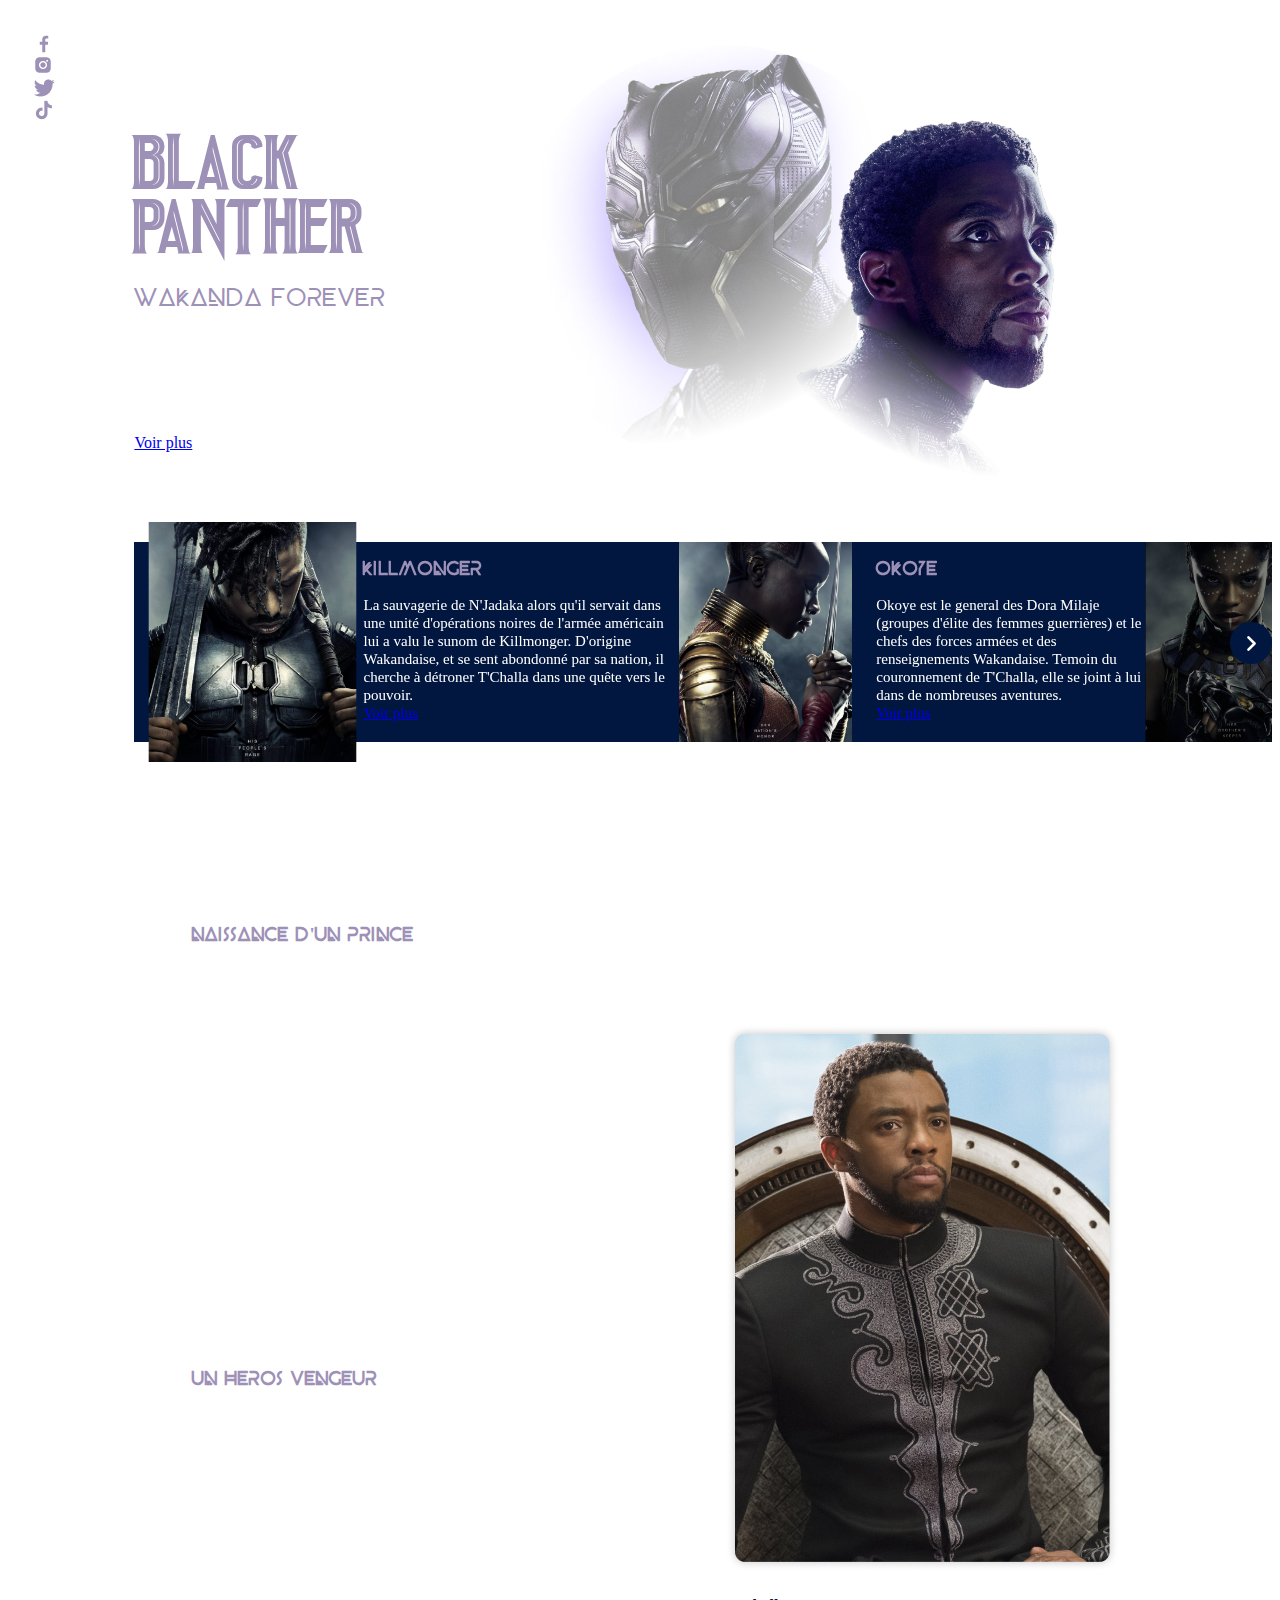
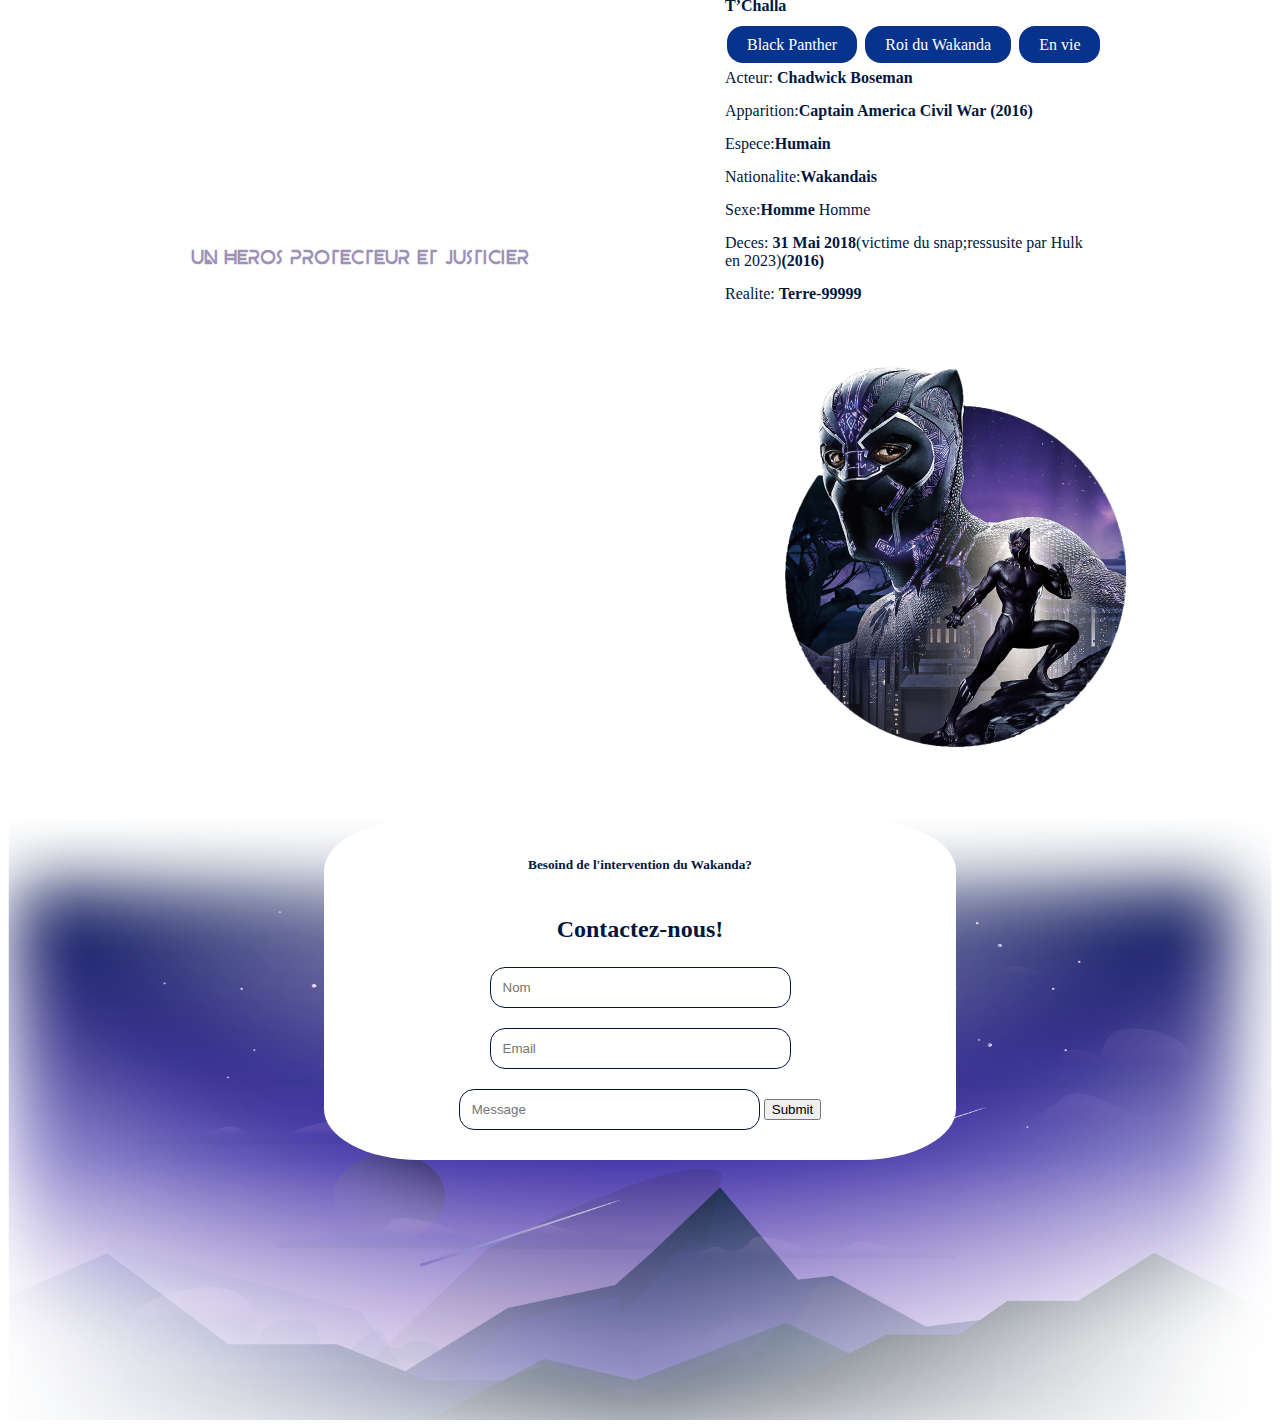
==== index.html @ 55d2dadb "contact" ====
<!DOCTYPE html>
<html lang="en">

<head>
    <meta charset="UTF-8">
    <meta http-equiv="X-UA-Compatible" content="IE=edge">
    <meta name="viewport" content="width=device-width, initial-scale=1.0">
    <link rel="stylesheet" href="assets/style.css">
    <title>Black-Panther Project</title>
</head>

<body>

    <body background="assets/imgs/All pages/arrire_plan.png">
        <div class="social">
            <img src="./assets/imgs/All pages/icon_facebook.png" alt="">
            <img src="./assets/imgs/All pages/icon_instagram.png" alt="">
            <img src="./assets/imgs/All pages/icon_twitter.png" alt="">
            <img src="./assets/imgs/All pages/icon_tiktok.png" alt="">
        </div>
        <main>
            <header>
                <div class="container" id="">
                    <nav class="nav-bar" id="">
                        <img src="./assets/imgs/All pages/icon_SAYNA.png" alt="">
                        <img src="./assets/imgs/All pages/icon_x.png" alt="">
                        <img src="./assets/imgs/All pages/icon_MARVEL.png" alt="">
                    </nav>
                    <div class="nav-btn">
                        <a href="#accueil">ACCUEIL</a>
                        <a href="#wakanda">WAKANDA</a>
                        <a href="#engame">ENGAME</a>
                    </div>
                </div>
                <div class="intro">
                    <div class="intro-title">
                        <div class="blck-pth">
                            BLACK PANTHER
                        </div>
                        <h3>
                            WAKANDA FOREVER
                        </h3>
                        <div class="intro-detail">
                            En plus d'être un film qui fait la part belle aux héroînes, Black Panther rend hommage aux
                            cultures africaine et afro-américaine. On y évoque le racisme, la colonisation et les
                            violences contre les afro-américaines. Ce film marque toute une génération, "c'est 100%
                            africain et c'est parfait".
                        </div>
                        <a href="#">Voir plus</a>
                    </div>
                    <img class="float" src="assets/imgs/Accueil/Pantherhome1..png" />
                </div>
            </header>
            <section class="perso">
                <article class="container-act">
                    <img src="./assets/imgs/Accueil/Pantherhome2.png" alt="">
                
                    <div class="bio">
                        <h3>
                            KILLMONGER
                        </h3>
                        <div>
                            La sauvagerie de N'Jadaka alors qu'il servait dans une unité d'opérations noires de l'armée
                            américain lui a valu le sunom de Killmonger. D'origine Wakandaise, et se sent abondonné par
                            sa nation, il cherche à détroner T'Challa dans une quête vers le pouvoir.<br>
                            <a href="#">Voir plus</a>
                        </div>
                    </div>
                </article>
                <article class="container-act">
                    <img src="./assets/imgs/Accueil/Pantherhome3.png" alt="okoye">
                    <div class="bio">
                        <h3>
                            OKOYE
                        </h3>
                        <div>
                            Okoye est le general des Dora Milaje (groupes d'élite des femmes guerrières) et le chefs des
                            forces armées et des renseignements Wakandaise. Temoin du couronnement de T'Challa, elle se
                            joint à lui dans de nombreuses aventures.<br>
                            <a href="#">Voir plus</a>
                        </div>
                    </div>
                </article>
                <article class="container-act">
                    <img class="float" src="./assets/imgs/Accueil/Pantherhome4.png" alt="">
                    <!-- <div class="bio">fdskl</div> -->

                    <!--chevron-->
                    <div class="next-act"></div>
                    <!--chevron-->

                </article>
            </section>
            <section class="container-act2">
                <div class="history">
                    <h3>
                        NAISSANCE D'UN PRINCE
                    </h3>
                    <P>
                        T'Challa est né au Wakanda, un pays isolationniste situé en Afrique, du monarque régnant T'Chaka et
                        de sa femme
                        Ramonda. Il a finalement eu une sœur cadette nommée Shuri. S'entraînant toute sa vie pour prendre la
                        place de son père
                        en tant que prochain Black Panther, T'Challa est devenu un homme avec un esprit très actif et malgré
                        tous les efforts de
                        T'Chaka, une grande aversion pour la politique.<br>
                        T'Challa est poli, respectueux et très attentionné envers les gens qu'il côtoie et qu'il considère
                        comme ses amis. Il est
                        démontré qu'il a un grand respect envers les autres, en particulier envers son père, T'Chaka. Il
                        honore la tradition et les
                        principes du Wakanda et est prêt à agir chaque fois que cela est nécessaire. À la mort de son père,
                        il était disposé et prêt à
                        prendre la place qui lui revenait en tant que roi du Wakanda. Bien qu'il ne semble pas privilégier
                        les combats, il a très vite
                        tenté de venger la mort de son père. Combattant honorable, T'Challa respecte ses adversaires et est
                        prêt à épargner la vie
                        de ses ennemis. Cela étant dit, il n'est pas opposé à tuer ses adversaires dans un combat et
                        n'essaie pas toujours d'éviter les
                        mesures mortelles de les neutraliser.<br>
                        « Toute ma vie, je l'ai regardé porter le costume. Il pouvait soulever un homme à une seule main et
                        courir aussi vite
                        qu'un zèbre. Puis il m'a dit qu'il était trop vieux pour continuer à endosser le rôle de Black
                        Panther; il me l'a alors
                        passé afin de simplement rester roi.<br>
    
                        Il me disait qu'il ne pouvait plus rentrer dans le costume. »<br>
    
                        T'Challa et Zu
                    </P>
                    <h3>
                        UN HEROS VENGEUR
                    </h3>
                    <P>
                        « La mort, dans notre culture, n'est pas la fin. Pour nous, c'est plutôt un point de départ. Le
                        défunt n'a qu'à tendre les
                        bras; et Bast et Sekhmet le guident jusqu'à l'entrée de la grande vallée où il résidera à tout
                        jamais.<br>
    
                        _C'est une vision très pacifique.<br>
                        _À l'image de mon père. Je ne suis pas mon père. »<br>
                        _T'Challa et Natasha Romanoff<br>
    
                        Suite à la mort de son père dans l'attentat à la bombe orchestré par Helmut Zemo, terroriste
                        souhaitant la chute des Avengers, T'Challa avait entrepris de tuer le Soldat de l'hiver, qui était largement considéré (à
                        tort) comme responsable de l'attaque. Au cours de sa tentative de trouver le Soldat de l'hiver, Black Panther avait rejoint une
                        guerre civile entre les Avengers, où il s'était rangé du côté d'Iron Man. T’Challa est alors animé
                        par son désir de vengeance de la mort de son père,ce qu’il partage avec Iron Man, tous deux victimes de l’assassinat de leurs parents.<br>
    
                        Cependant, Black Panther apprend finalement en capturant Zemo, que c’était lui le seul responsable de la mort de son
                        père, et que le Soldat de l’hiver n’était alors qu’une arme entre les mains de Zemo. Se rendant compte de la supercherie
                        ainsi que de la voie sombre de la vengeance, T’Challa se promet de ne plus permettre aux désirs de vengeance de le consumer à nouveau.<br>
    
                        « Quelle est la meilleure façon de protéger le Wakanda ? Je dois devenir un grand roi baba, comme tul'étais.<br>
                        Tu devras lutter. Pour ça, il te faudra t'entourer de personnes de confiance. Tu es un homme bon, avec un grand
                        coeur. C'est difficile pour un homme bon d'être roi. »<br>_
                        T'Challa et T'Chaka
                    </P>
                    <h3>
                        UN HEROS PROTECTEUR ET JUSTICIER
                    </h3>
                    <P>
                        « Tu as eu tort ! Vous avez tous eu tort ! Il ne fallait pas tourner le dos au reste du monde. Nous
                        avons laissé la peur d’être découverts nous empêcher de faire ce qui était juste. Non père, non je ne peux pas rester ici
                        avec toi. Tant qu’il sera sur le trône, je ne saurai trouver le repos. C’est un monstre et c’est nous qui l’avons créé.
                        Il faut que je reprenne le pouvoir, il le faut ! Il faut que je corrige ces injustices. »<br>
                        _T'Challa à T'Chaka. <br>
                        Il y a des siècles, alors que cinq tribus africaines se disputaient une météorite composée de
                        vibranium métallique extraterrestre, un chaman guerrier Bashenga, guidé par la déesse panthère Bast, ingère une herbe en
                        forme de cœur affectée par le métal et acquiert des capacités surhumaines. Devenu le premier Black Panther , il
                        unit toutes les tribus sauf la tribu des Jabari, et forme la nation du Wakanda. Au fil du temps, les Wakandains utilisent le
                        vibranium pour développer une technologie de pointe tout en s'isolant du reste du monde et en se faisant passer pour un pays
                        du tiers monde.<br>

                        Après les événements qui se sont déroulés dans Captain America : Civil War , T'Challa revient chez
                        lui prendre sa place sur le trône du Wakanda, une nation africaine technologiquement très avancée. Néanmoins, T’Challa se
                        retrouve rapidement mis au défi pour obtenir le trône. Une fois couronné il espère accomplir une tâche que son père
                        n’aura pas pu mener à son terme : capturer Ulysse Klaw un voleur qui a volé du vibranium. Cette traque l’amènera à faire
                        équipe avec l’agent de la CIA :Everett Ross et les membres de la Dora Milaje, les forces spéciales du Wakanda. Il découvira
                        également un secret enfoui sur sa famille qui lui fera prendre conscience de la nécessité de s’ouvrir au monde exterieur afin
                        de ne pas répeter les erreurs de son père.
                    </P>
                </div>
                <div>
                    <div class="card">
                        <img src="./assets/imgs/Accueil/Pantherhome5.png" alt=""/>
                        <h4>
                            T’Challa
                        </h4>
                        <div>
                            <span>Black Panther</span>
                            <span>Roi du Wakanda</span>
                            <span>En vie</span>
                        </div>
                        <div class="liste">
                            <li> Acteur: <strong> Chadwick Boseman</strong></li>
                            <li> Apparition:<strong>Captain America Civil War (2016)</strong></li>
                            <li> Espece:<strong>Humain</strong> </li>
                            <li> Nationalite:<strong>Wakandais</strong></li>
                            <li> Sexe:<strong>Homme</strong> Homme </li>
                            <li> Deces: <strong>31 Mai 2018</strong>(victime du snap;ressusite par Hulk <br>en 2023)<strong>(2016)</strong></li>
                            <li>Realite: <strong>Terre-99999</strong></li>
                        </div>
                    </div>    
                    <img src="./assets/imgs/Accueil/Pantherhome6.png" alt="">       
                </div>
            </section>
        </main>
    </body>
    <footer  background="./assets/imgs/Accueil/Pantherhome.png">
        <div class="contact">
            <h5>Besoind de l'intervention du Wakanda?</h5>
            <h2>Contactez-nous!</h2>
            <div class="form">
                <div></div>
                <input type="text" name="Nom" placeholder="Nom">
                <input type="text" name="email" placeholder="Email">
                <input type="text" name="message" placeholder="Message">
                <input type="submit" name="envoyer" placeholder="ENVOYER">
            </div>
        </div>
    </footer>

</html>
---- assets/style.css ----
/*! Generated by Font Squirrel (https://www.fontsquirrel.com) on May 16, 2023 */



@font-face {
    font-family: 'wakanda_foreverregular';
    src: url(font/wakandaforever-regular-webfont.woff2) format('woff2'),
        url(font/wakandaforever-regular-webfont.woff) format('woff');
    font-weight: normal;
    font-style: normal;

}




@font-face {
    font-family: 'beynoregular';
    src: url(font/beyno-webfont.woff2) format('woff2'),
        url(font/beyno-webfont.woff) format('woff');
    font-weight: normal;
    font-style: normal;

}




@font-face {
    font-family: 'pantheraregular';
    src: url(font/pantheraregular-mvz9j-webfont.woff2) format('woff2'),
        url(font/pantheraregular-mvz9j-webfont.woff) format('woff');
    font-weight: normal;
    font-style: normal;

}
/*! Generated by Font Squirrel (https://www.fontsquirrel.com) on May 19, 2023 */



@font-face {
    font-family: 'cantarellregular';
    src: url('cantarell-regular-webfont.woff2') format('woff2'),
         url('cantarell-regular-webfont.woff') format('woff');
    font-weight: normal;
    font-style: normal;

}

:root {
    --pastel-pink: #F2CEF2;
    --sub-gray: #9E91B7;
    --sub-pink: #DF99F2;
    --main-purple: #3D2DA6;
    --navy-blue: #07338C;
    --midnight-blue: #021740;
    --main-white: #FFFFFF;
}

body .social {
    display: flex;
    flex-direction: column;
    align-items: baseline;
    padding: 25px;
    padding-right: 525px;
    position: fixed;

}

body .social:hover {
    color: #ffffff;


}

body .container {
    display: flex;
    justify-content: space-between;
    margin-top: 5px;
}

.nav-btn a {
    color: #ffffff;
    font-family: 'beynoregular';
    padding: 15px 20px;
    text-decoration: none;
}

.nav-btn a:hover {
    color: var(--sub-pink);
    text-decoration: underline;
}

main {
    margin-left: 10%;
}

body .intro .intro-title .blck-pth {
    font-family: 'pantheraregular';
    font-weight: lighter;
    color: var(--sub-gray);
    font-size: 55px;
}

body .intro .intro-title h3 {
    font-family: 'beynoregular';
    font-size: 25px;
    font-weight: normal;
    color: var(--sub-gray);
}

body .intro {
    display: grid;
    grid-template-columns: 1fr 2fr;
}

body .intro .intro-title .intro-detail {
    font-family: 'cantarellregular';
    font-size: 15px;
    color: #ffffff;
    margin-bottom: 1em;
}

.intro .intro-title {
    align-self: center;
}

.intro .float {
    max-width: 700px;
}
.perso {
    display: flex;
    background-color: var(--midnight-blue);
    height: 200px;
    padding-left: 2em;
    justify-content: space-between;

}

section .container-act img {
    width: fit-content;
    height: 200px;
    margin-right: 1.5em;

}

.container-act {
    margin: 0 auto;
    flex-wrap: nowrap;
    display: flex;
    position: relative;

}

.container-act:first-child img {
    transform: scale(1.2);
    
}

.container-act:last-child {
    position: relative;
}

.container-act:last-child img {
    margin-right: 0;
}

.next-act {
    background-color: var(--midnight-blue);
    background-image: url(./imgs/Accueil/chevron-right.svg);
    position: absolute;
    background-position: center;
    background-repeat: no-repeat;
    background-size: 50%;
    right: 0;
    top: 40%;
    width: 1em;
    height: 1em;
    padding: .8em;
    border-radius: 50%;
    cursor: pointer;
}
.next-act:hover {
    transform: scale(1.1);
}

.bio div {
    font-family: 'cantarellregular';
    font-size: 15px;
    color: #ffffff;
    line-height: 1.2;
}
.container-act2{
    padding: 10px;
    display: flex;
    justify-content: space-between;
    margin: 3em;

}
.history{
    margin-top: 10%;
    line-height: 1.5;
    font-family: 'cantarellregular';
}

h3 {
    font-family: 'beynoregular';
    color: var(--sub-gray);
}

p {
    font-family: 'cantarellregular';
    font-size: 15px;
    color: #ffffff;
    line-height: 1.2;
}
 .card{
    background-color: #ffffff;
    padding: 20px; 
    margin-top: 40%; 
    margin-right: 15%;    
}
.card h4{
    color: var(--midnight-blue);
    position: inherit;
}
.card span{

    padding: 10px 20px;
    text-align: center;
    margin: 4px 2px;
    color: #ffffff;
    background-color: var(--navy-blue);
    border-radius: 16px;
    border: 1px rgba(black, black, black, black);

}
.card li{
    margin-top: 15px;
    list-style: none;
    color: var(--midnight-blue);

}

.bio-img {
    flex: 1;
    background-image: url(imgs/Accueil/Pantherhome2.png);
    width: 200px;
    height: 100%;
    background-repeat: no-repeat;
    background-size: cover;
    background-position: center;
}
footer{
    background-image:url(imgs/Accueil/Pantherhome7.png);
    background-repeat: no-repeat;
    background-size: cover;
    height: 600px;

}
.contact{
    display: flex;
    flex-direction: column;
    text-align: center;
    margin: 0 auto 0 ;
    padding: 15px;
    margin-left: 25%;
    margin-right: 25%;
    border-radius: 15%;
    color: var(--midnight-blue);
    background-color: #ffffff;


}
div input[type=text]{
    width: 50%;
    padding: 12px;
    border: 1px solid var(--midnight-blue);
    border-radius: 15px;
    box-sizing: border-box;
    margin-bottom: 15px;
    margin-top: 5px;
    resize: vertical;
}
div input[type=sumbit]{
    background-color: var(--sub-pink);
    color: var(--main-white);
    border-radius: 15px;
    cursor: pointer;
    border: none;
    padding: 20px;
    

}
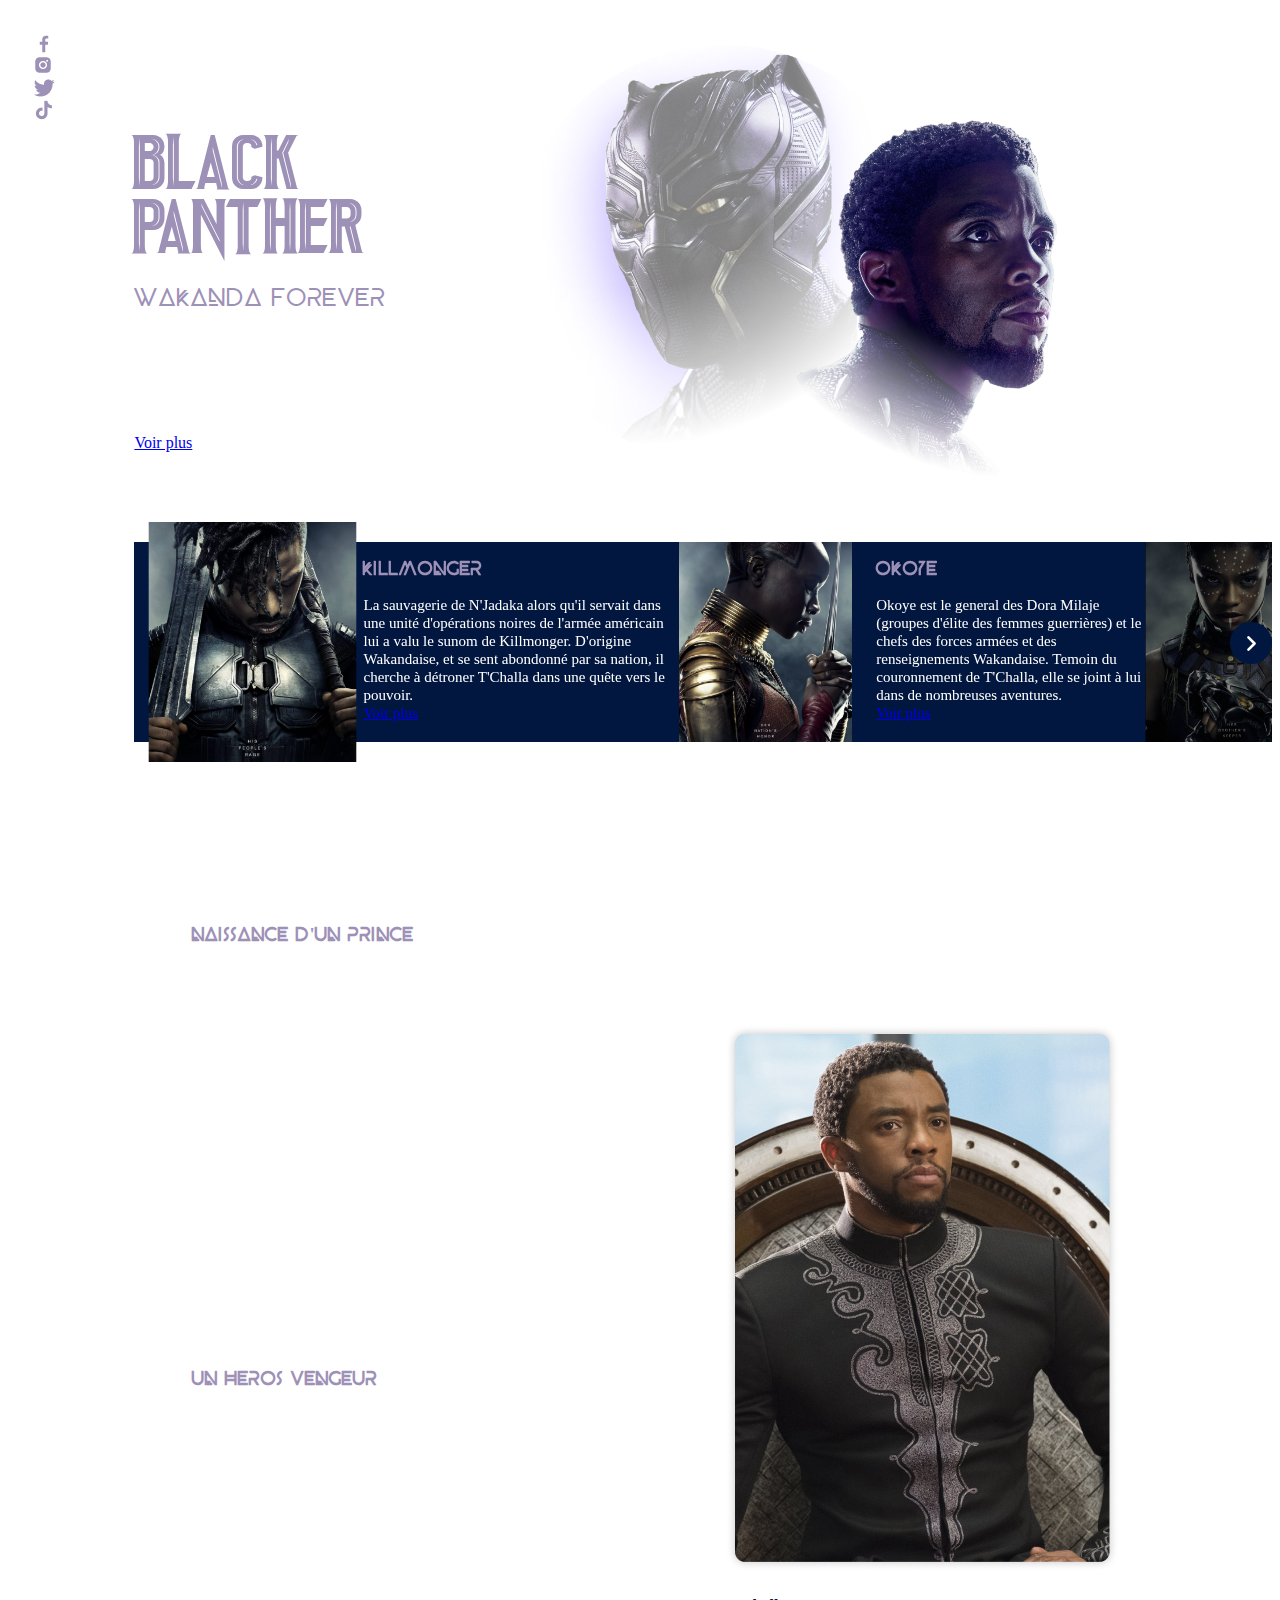
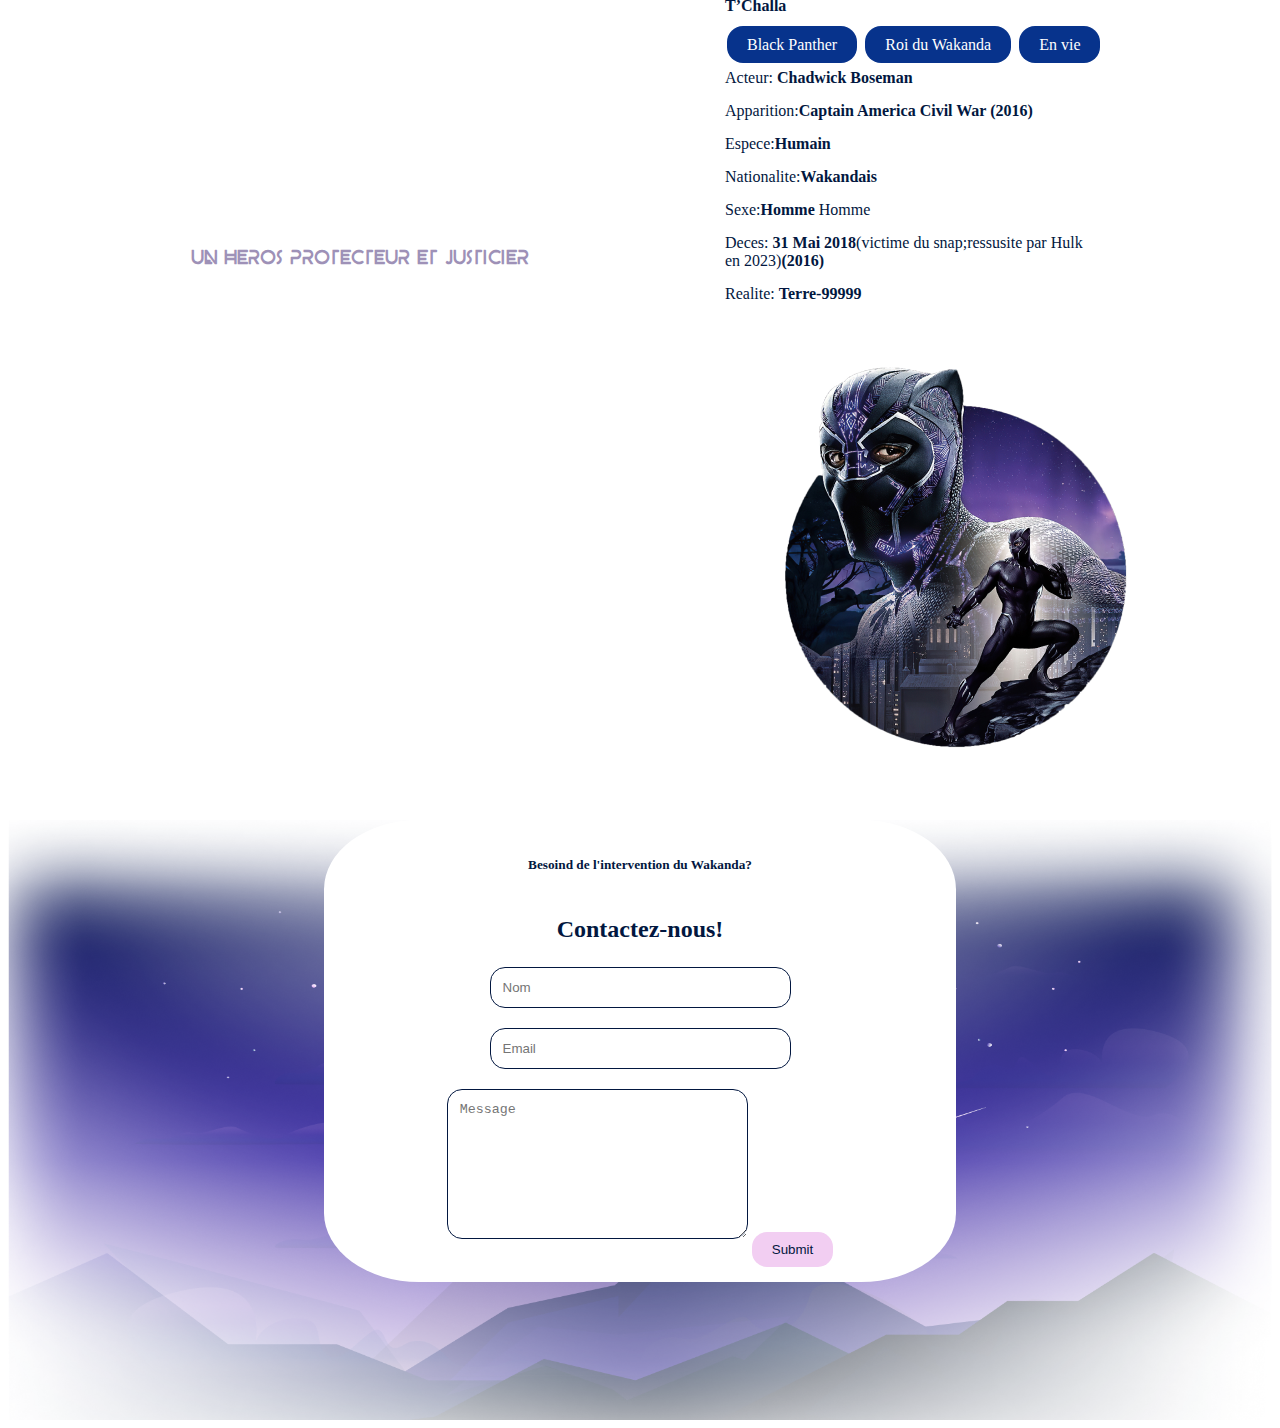
==== commit 2fc69131: "11e commit" ====
--- a/index.html
+++ b/index.html
@@ -206,18 +206,16 @@
             </section>
         </main>
     </body>
-    <footer  background="./assets/imgs/Accueil/Pantherhome.png">
+    <section class="container-act3">
         <div class="contact">
             <h5>Besoind de l'intervention du Wakanda?</h5>
             <h2>Contactez-nous!</h2>
             <div class="form">
-                <div></div>
                 <input type="text" name="Nom" placeholder="Nom">
                 <input type="text" name="email" placeholder="Email">
-                <input type="text" name="message" placeholder="Message">
+                <textarea id="whiter" name="message" placeholder="Message" style="height: 150px;"></textarea>
                 <input type="submit" name="envoyer" placeholder="ENVOYER">
             </div>
         </div>
-    </footer>
-
+    </section>
 </html>--- a/assets/style.css
+++ b/assets/style.css
@@ -251,7 +251,7 @@
     background-size: cover;
     background-position: center;
 }
-footer{
+.container-act3{
     background-image:url(imgs/Accueil/Pantherhome7.png);
     background-repeat: no-repeat;
     background-size: cover;
@@ -272,7 +272,7 @@
 
 
 }
-div input[type=text]{
+div input[type=text], textarea{
     width: 50%;
     padding: 12px;
     border: 1px solid var(--midnight-blue);
@@ -282,13 +282,11 @@
     margin-top: 5px;
     resize: vertical;
 }
-div input[type=sumbit]{
-    background-color: var(--sub-pink);
-    color: var(--main-white);
+input[type=submit]{
+    background-color: var(--pastel-pink);
+    color: var(--midnight-blue);
+    padding: 10px 20px;
+    margin-top: 15px;
     border-radius: 15px;
-    cursor: pointer;
     border: none;
-    padding: 20px;
-    
-
 }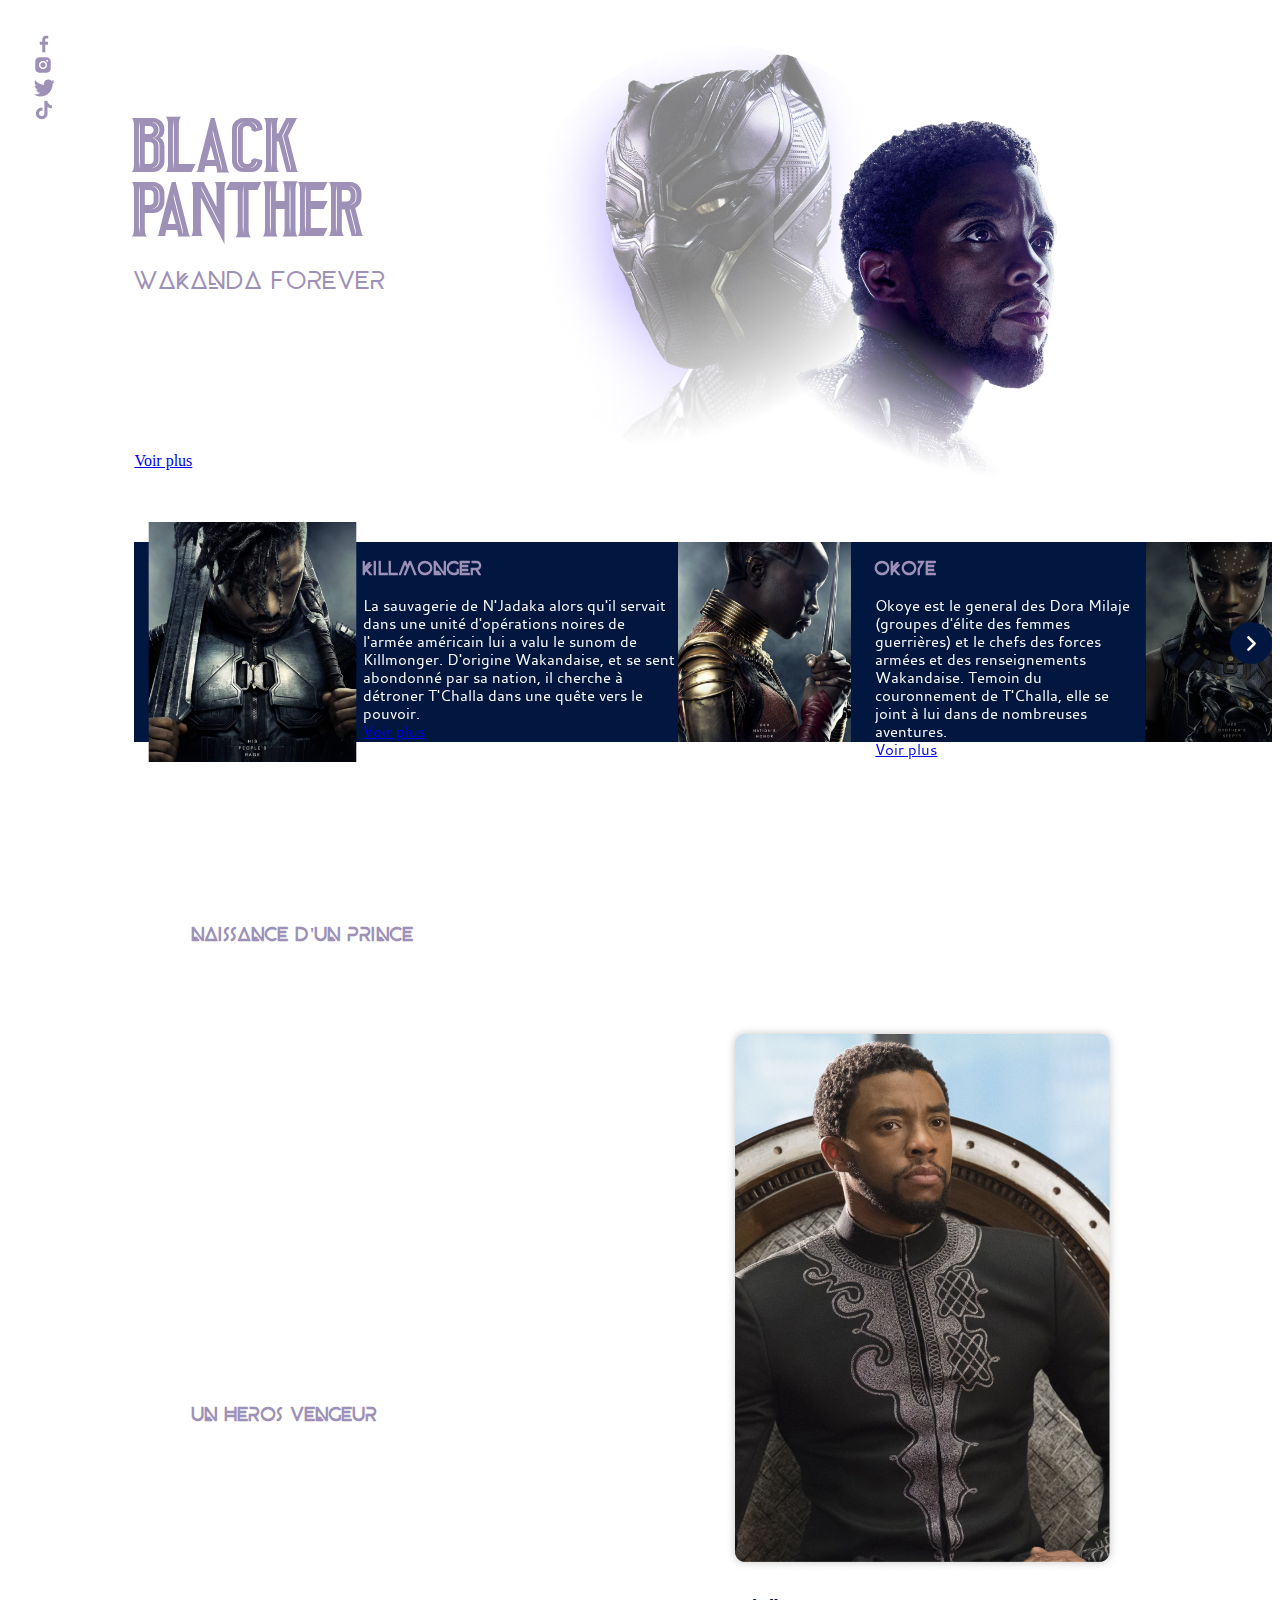
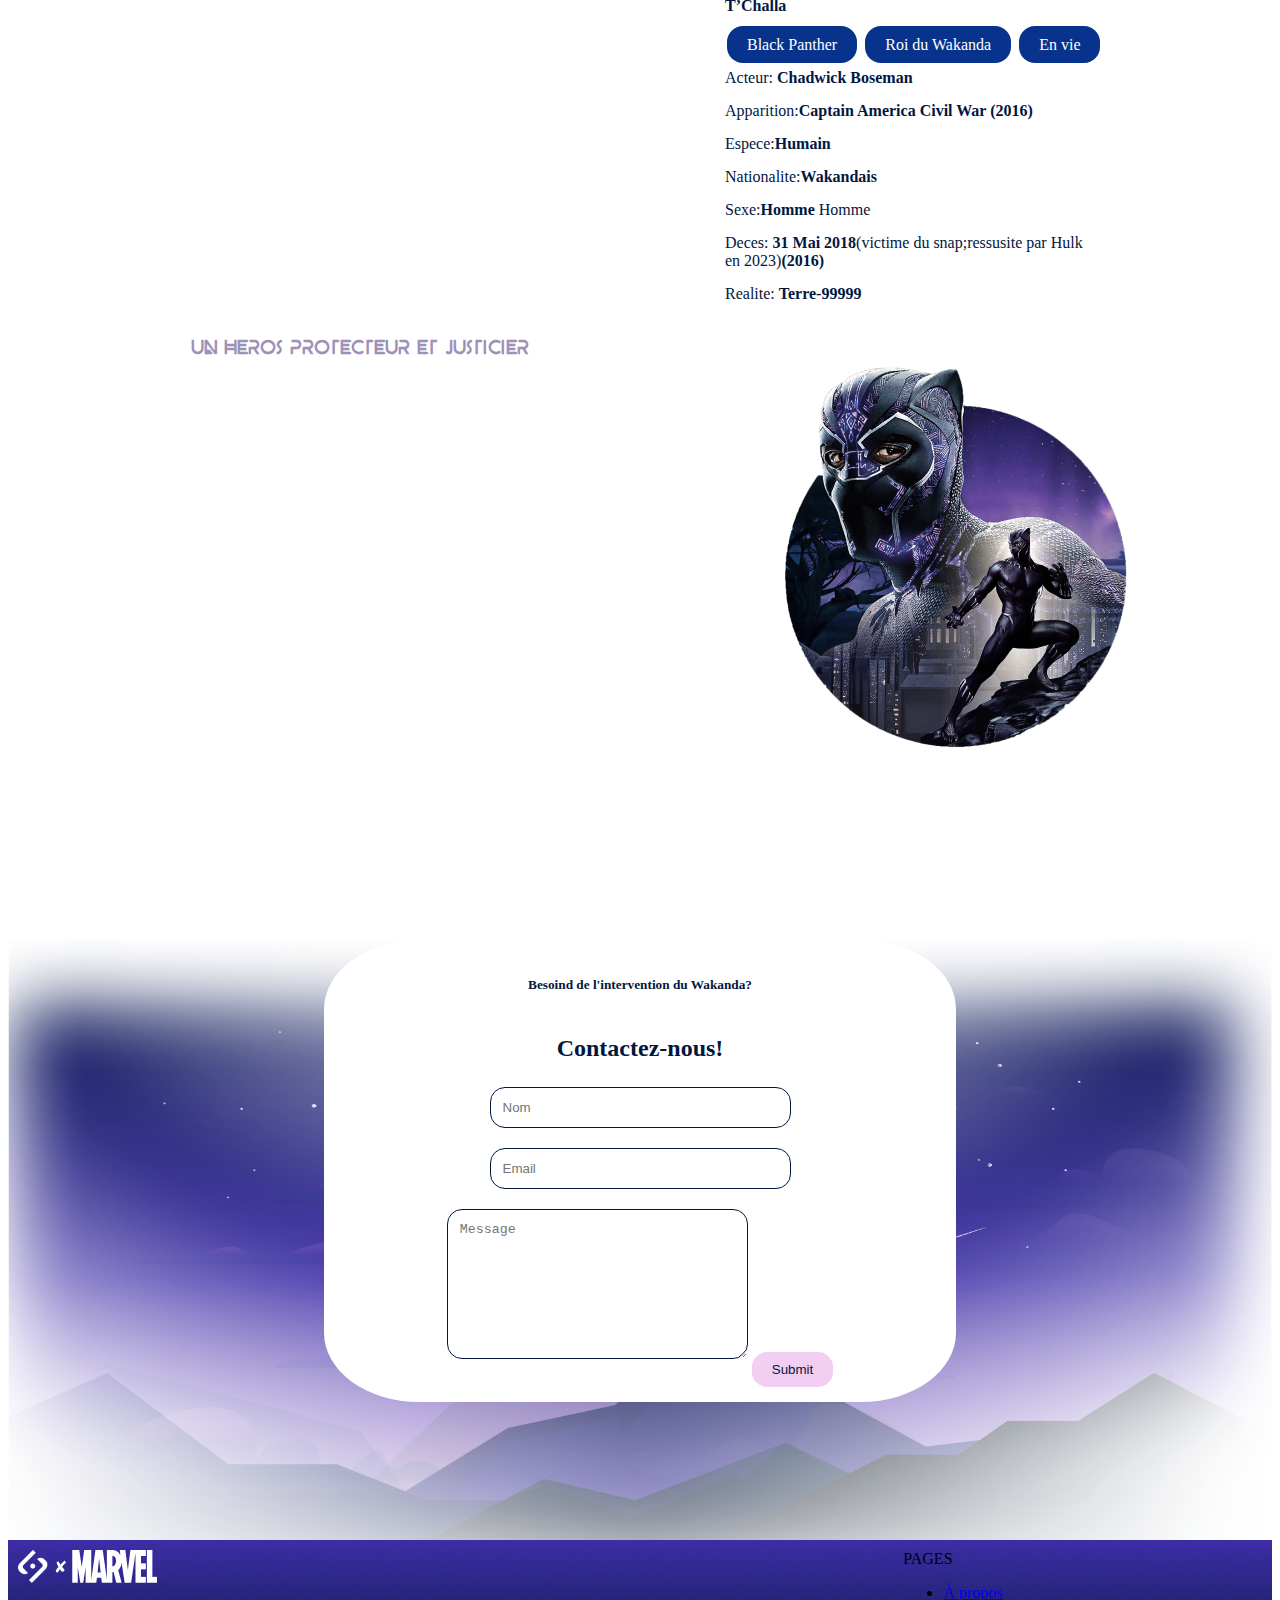
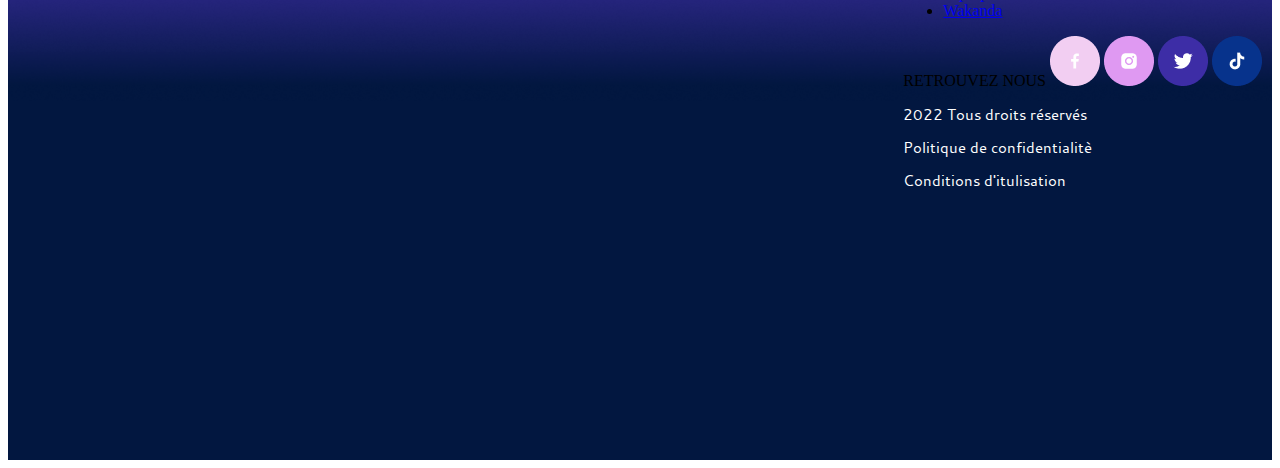
==== commit ee0c432b: "footer" ====
--- a/index.html
+++ b/index.html
@@ -11,25 +11,25 @@
 
 <body>
 
-    <body background="assets/imgs/All pages/arrire_plan.png">
+    <body background="assets/imgs/All-pages/arrire_plan.png">
         <div class="social">
-            <img src="./assets/imgs/All pages/icon_facebook.png" alt="">
-            <img src="./assets/imgs/All pages/icon_instagram.png" alt="">
-            <img src="./assets/imgs/All pages/icon_twitter.png" alt="">
-            <img src="./assets/imgs/All pages/icon_tiktok.png" alt="">
+            <img src="./assets/imgs/All-pages/icon_facebook.png" alt="">
+            <img src="./assets/imgs/All-pages/icon_instagram.png" alt="">
+            <img src="./assets/imgs/All-pages/icon_twitter.png" alt="">
+            <img src="./assets/imgs/All-pages/icon_tiktok.png" alt="">
         </div>
         <main>
             <header>
                 <div class="container" id="">
                     <nav class="nav-bar" id="">
-                        <img src="./assets/imgs/All pages/icon_SAYNA.png" alt="">
-                        <img src="./assets/imgs/All pages/icon_x.png" alt="">
-                        <img src="./assets/imgs/All pages/icon_MARVEL.png" alt="">
+                        <img src="./assets/imgs/All-pages/icon_SAYNA.png" alt="">
+                        <img src="./assets/imgs/All-pages/icon_x.png" alt="">
+                        <img src="./assets/imgs/All-pages/icon_MARVEL.png" alt="">
                     </nav>
                     <div class="nav-btn">
-                        <a href="#accueil">ACCUEIL</a>
-                        <a href="#wakanda">WAKANDA</a>
-                        <a href="#engame">ENGAME</a>
+                        <a href="index.html#acceuil">ACCUEIL</a>
+                        <a href="index.html#wakanda">WAKANDA</a>
+                        <a href="index.html#enigme">ENIGME</a>
                     </div>
                 </div>
                 <div class="intro">
@@ -218,4 +218,31 @@
             </div>
         </div>
     </section>
+
+    <div class="bridge"></div>
+
+    <footer class="content">
+        <div class="logo1">
+           <img src="./assets/imgs/All-pages/footer2.png" alt="">
+        </div>
+        <div class="social2">
+            <div class="title">PAGES 
+                <ul>
+                    <li><a href="#">À propos</a></li>
+                    <li><a href="#">Wakanda</a></li>
+                </ul>
+            </div>
+            <div class="logo2">RETROUVEZ NOUS
+                <img src="./assets/imgs/All-pages/footer3.png" alt="">
+                <img src="./assets/imgs/All-pages/footer4.png" alt="">
+                <img src="./assets/imgs/All-pages/footer5.png" alt="">
+                <img src="./assets/imgs/All-pages/footer6.png" alt="">
+            </div>
+            <div>
+                <p>2022 Tous droits réservés</p>
+                <p>Politique de confidentialitè</p>
+                <p>Conditions d'itulisation</p>
+            </div>
+        </div>
+    </footer>
 </html>--- a/assets/style.css
+++ b/assets/style.css
@@ -40,8 +40,8 @@
 
 @font-face {
     font-family: 'cantarellregular';
-    src: url('cantarell-regular-webfont.woff2') format('woff2'),
-         url('cantarell-regular-webfont.woff') format('woff');
+    src: url(font/cantarell-regular-webfont.woff2) format('woff2'),
+         url(font/cantarell-regular-webfont.woff) format('woff');
     font-weight: normal;
     font-style: normal;
 
@@ -289,4 +289,17 @@
     margin-top: 15px;
     border-radius: 15px;
     border: none;
+}
+footer{
+    background: url(imgs/All-pages/back_footer.png);
+    background-repeat: no-repeat;
+    background-size: cover;
+    height: 500px;
+}
+.content{
+    padding: 10px;
+    display: flex;
+    justify-content: space-between;
+
+
 }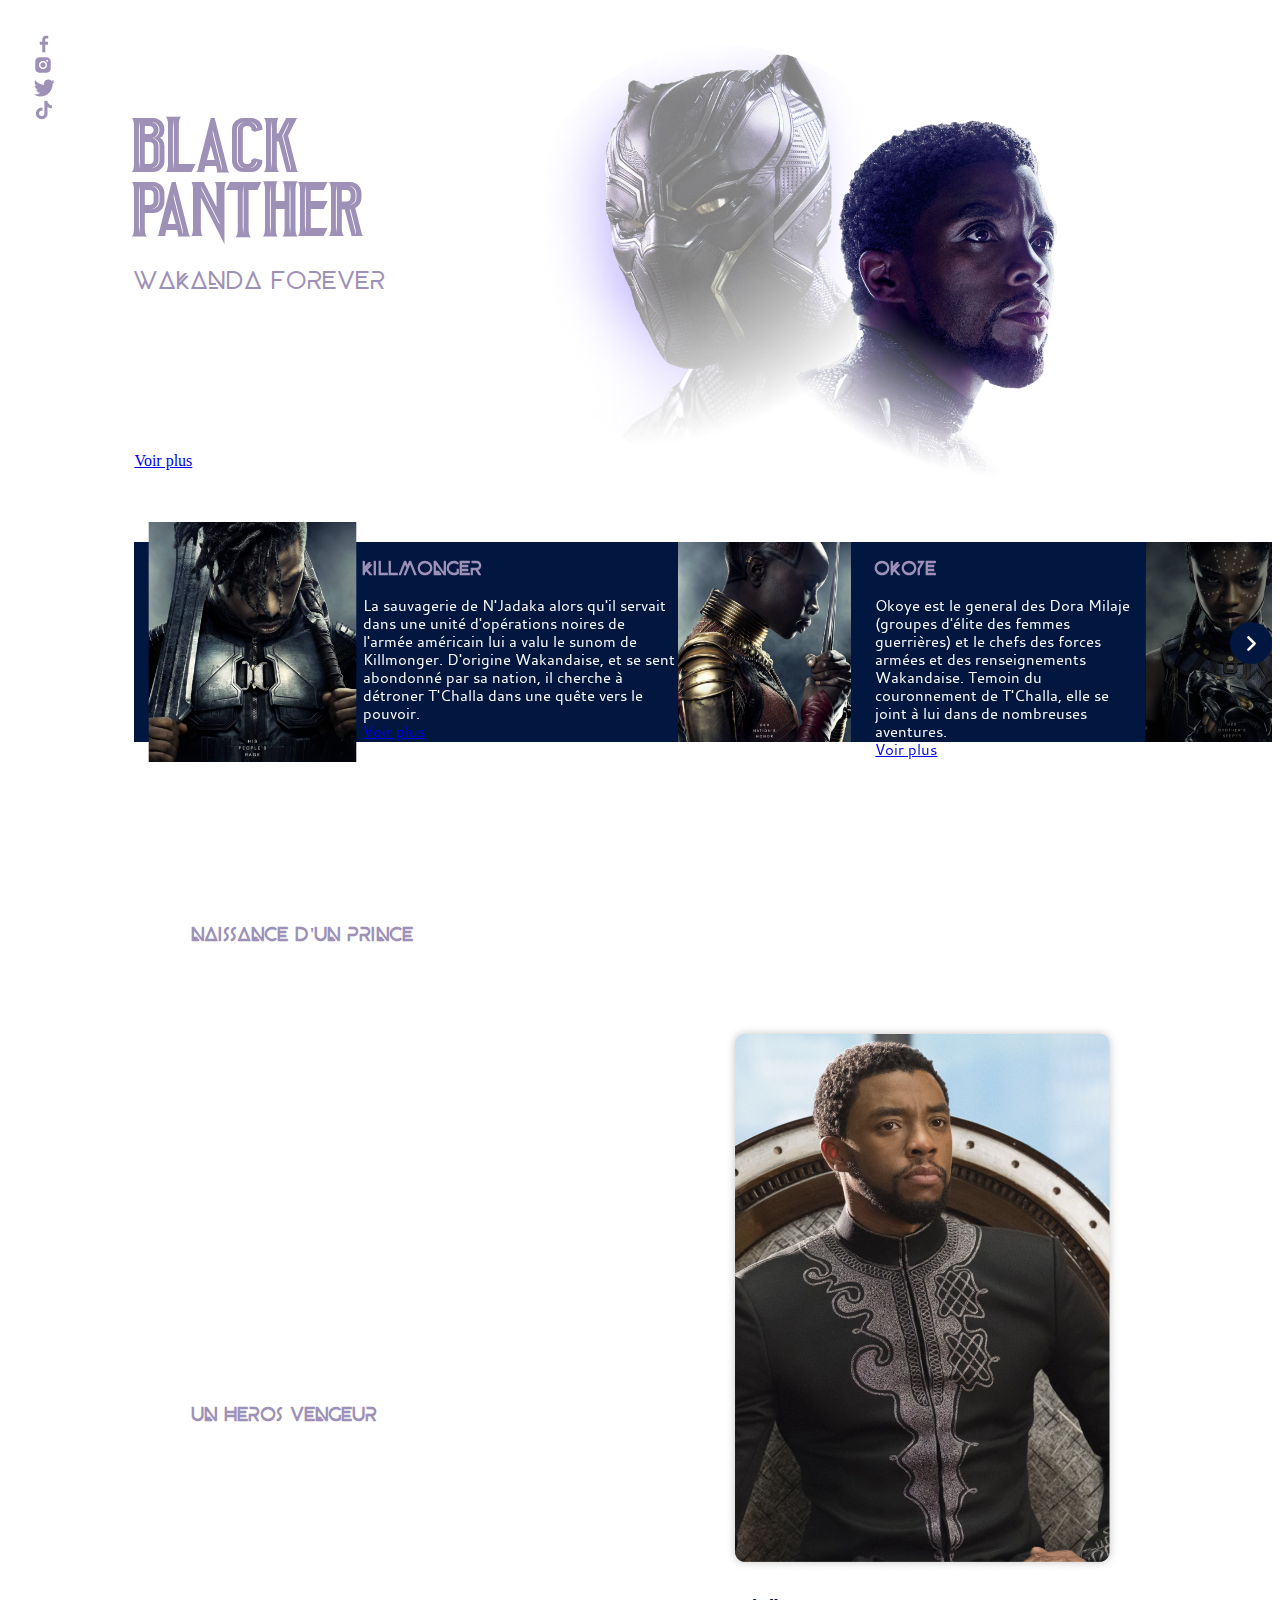
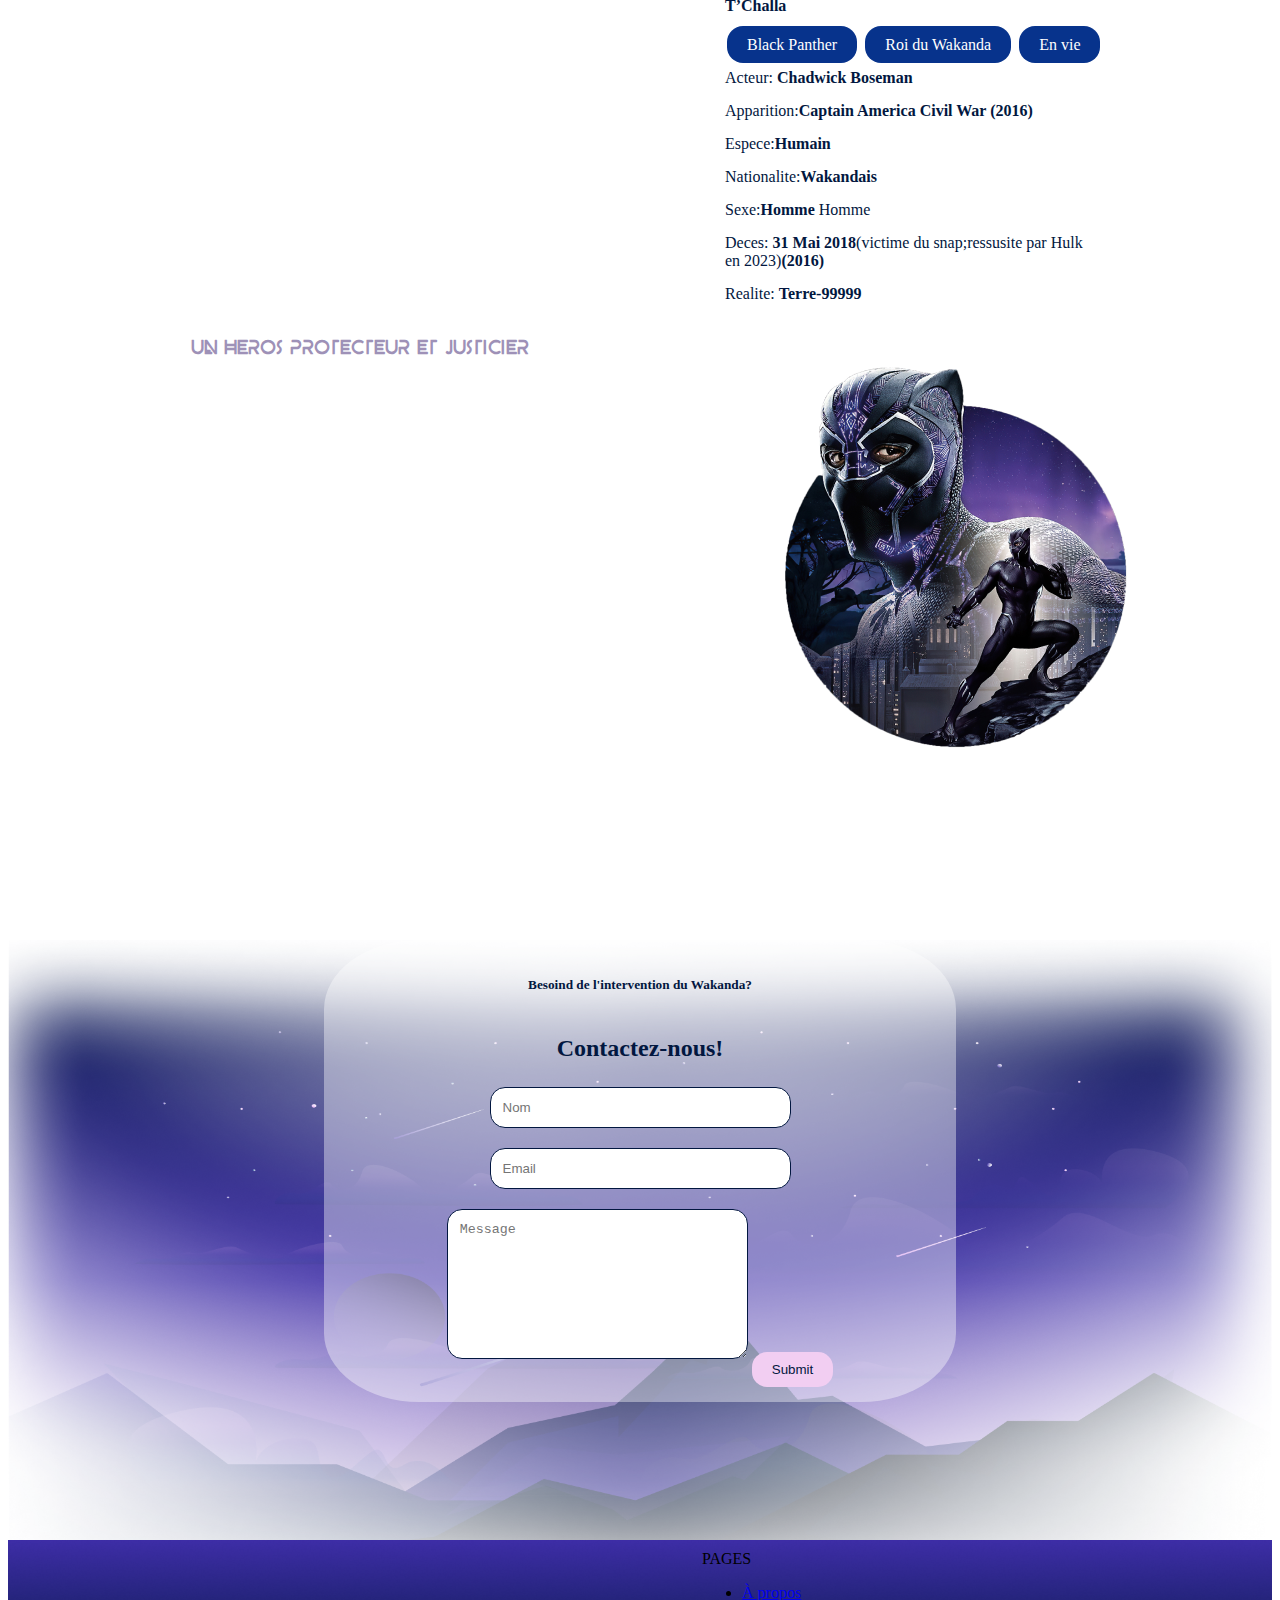
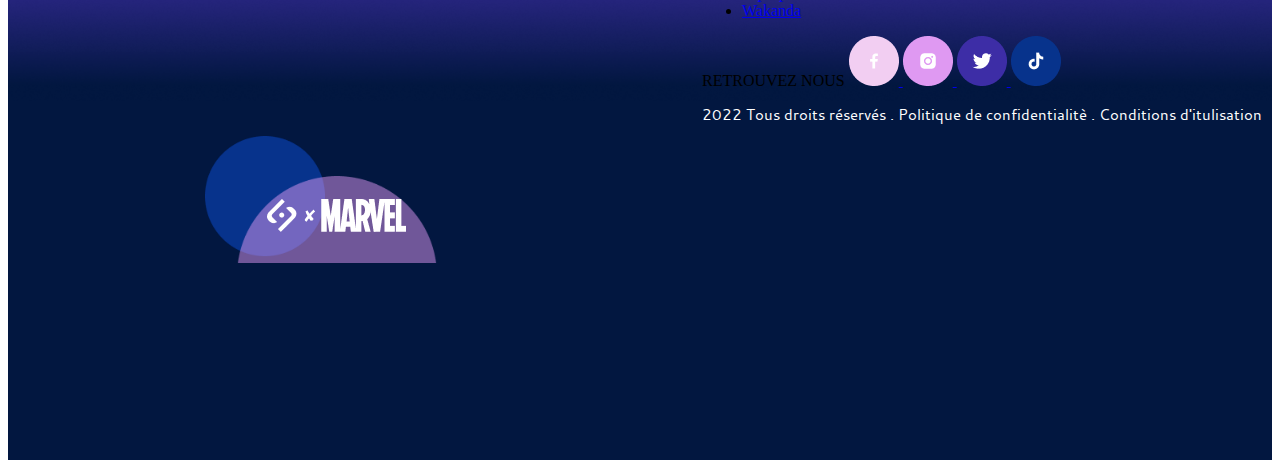
==== commit da03aeba: "footer2" ====
--- a/index.html
+++ b/index.html
@@ -28,7 +28,7 @@
                     </nav>
                     <div class="nav-btn">
                         <a href="index.html#acceuil">ACCUEIL</a>
-                        <a href="index.html#wakanda">WAKANDA</a>
+                        <a href="#wakanda">WAKANDA</a>
                         <a href="index.html#enigme">ENIGME</a>
                     </div>
                 </div>
@@ -233,16 +233,27 @@
                 </ul>
             </div>
             <div class="logo2">RETROUVEZ NOUS
-                <img src="./assets/imgs/All-pages/footer3.png" alt="">
-                <img src="./assets/imgs/All-pages/footer4.png" alt="">
+                <a href="http://www.marvel-cineverse.fr/pages/mcu/encyclopedie/personnages/black-panther.html">
+                    <img src="./assets/imgs/All-pages/footer3.png" alt="">
+                </a>
+
+                <a href="http://www.marvel-cineverse.fr/pages/mcu/encyclopedie/personnages/black-panther.html">
+                    <img src="./assets/imgs/All-pages/footer4.png" alt="">
+                </a>
+
+                <a href="http://www.marvel-cineverse.fr/pages/mcu/encyclopedie/personnages/black-panther.html">
                 <img src="./assets/imgs/All-pages/footer5.png" alt="">
+                </a>
+
+                <a href="http://www.marvel-cineverse.fr/pages/mcu/encyclopedie/personnages/black-panther.html">
                 <img src="./assets/imgs/All-pages/footer6.png" alt="">
-            </div>
-            <div>
-                <p>2022 Tous droits réservés</p>
-                <p>Politique de confidentialitè</p>
-                <p>Conditions d'itulisation</p>
-            </div>
-        </div>
+                </a>
+
+            </div>
+            <div class="pov">
+                <p>2022 Tous droits réservés . Politique de confidentialitè . Conditions d'itulisation</p>
+            </div>
+        </div>
+        
     </footer>
 </html>--- a/assets/style.css
+++ b/assets/style.css
@@ -268,7 +268,7 @@
     margin-right: 25%;
     border-radius: 15%;
     color: var(--midnight-blue);
-    background-color: #ffffff;
+    background-color: rgba(255, 255, 255, 0.4);
 
 
 }
@@ -290,6 +290,14 @@
     border-radius: 15px;
     border: none;
 }
+.popupBox {
+    display: none;
+    padding: 20px;
+    background-color:#3d2da691;
+    color: white;
+    margin: 15px;
+    border-radius: 38px;
+  }
 footer{
     background: url(imgs/All-pages/back_footer.png);
     background-repeat: no-repeat;
@@ -300,6 +308,12 @@
     padding: 10px;
     display: flex;
     justify-content: space-between;
-
-
-}+}
+.logo1{
+    background-image: url(imgs/All-pages/footer1.png);
+    background-repeat: no-repeat;
+    background-size: cover;
+    padding: 5%;
+    margin: 15%;
+
+}
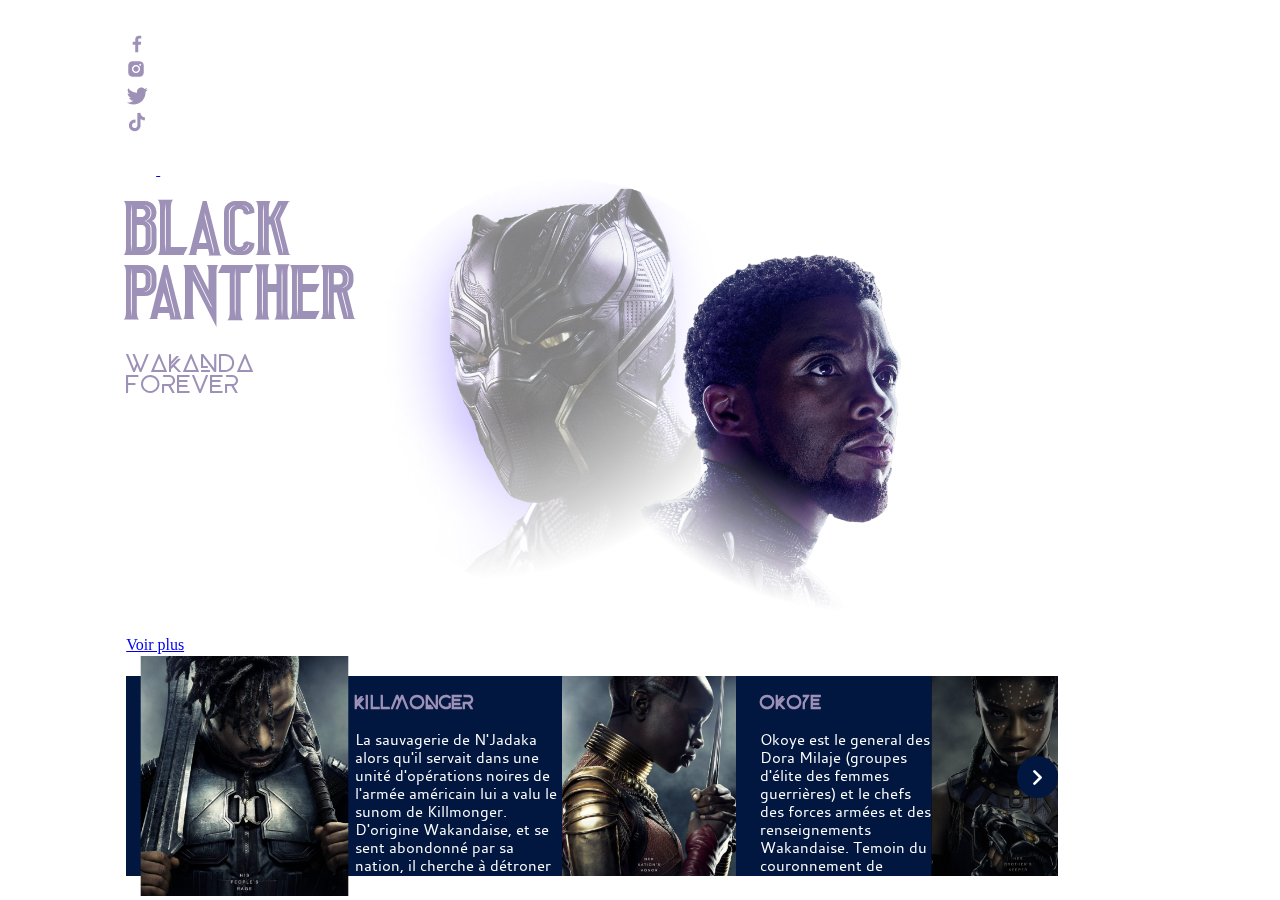
==== commit 30cf683a: "wakanda" ====
--- a/index.html
+++ b/index.html
@@ -13,18 +13,36 @@
 
     <body background="assets/imgs/All-pages/arrire_plan.png">
         <div class="social">
-            <img src="./assets/imgs/All-pages/icon_facebook.png" alt="">
-            <img src="./assets/imgs/All-pages/icon_instagram.png" alt="">
-            <img src="./assets/imgs/All-pages/icon_twitter.png" alt="">
-            <img src="./assets/imgs/All-pages/icon_tiktok.png" alt="">
+            <table>
+                <tr>
+                    <td class="reseaux-soc"></td>
+                </tr>
+                <!--lignes verticales vides-->
+
+            <a  href="http://www.marvel-cineverse.fr/pages/mcu/encyclopedie/personnages/black-panther.html">
+                <img src="./assets/imgs/All-pages/icon_facebook.png" alt="">
+            </a>
+            <a  href="http://www.marvel-cineverse.fr/pages/mcu/encyclopedie/personnages/black-panther.html">
+                <img src="./assets/imgs/All-pages/icon_instagram.png" alt="">
+            </a>
+            <a href="http://www.marvel-cineverse.fr/pages/mcu/encyclopedie/personnages/black-panther.html"> 
+                <img src="./assets/imgs/All-pages/icon_twitter.png" alt="">
+            </a>
+            <a href="http://www.marvel-cineverse.fr/pages/mcu/encyclopedie/personnages/black-panther.html">  
+               <img src="./assets/imgs/All-pages/icon_tiktok.png" alt="">
+            </a>
         </div>
         <main>
             <header>
                 <div class="container" id="">
                     <nav class="nav-bar" id="">
-                        <img src="./assets/imgs/All-pages/icon_SAYNA.png" alt="">
+                        <a href="https://www.sayna.io/">
+                           <img src="./assets/imgs/All-pages/icon_SAYNA.png" alt="">
+                        </a>
                         <img src="./assets/imgs/All-pages/icon_x.png" alt="">
-                        <img src="./assets/imgs/All-pages/icon_MARVEL.png" alt="">
+                        <a href="https://www.marvel.com/">
+                            <img src="./assets/imgs/All-pages/icon_MARVEL.png" alt="">
+                        </a>
                     </nav>
                     <div class="nav-btn">
                         <a href="index.html#acceuil">ACCUEIL</a>
@@ -214,7 +232,7 @@
                 <input type="text" name="Nom" placeholder="Nom">
                 <input type="text" name="email" placeholder="Email">
                 <textarea id="whiter" name="message" placeholder="Message" style="height: 150px;"></textarea>
-                <input type="submit" name="envoyer" placeholder="ENVOYER">
+                <button type="submit" name="envoyer" placeholder="ENVOYER"></button>
             </div>
         </div>
     </section>
--- a/assets/style.css
+++ b/assets/style.css
@@ -282,7 +282,7 @@
     margin-top: 5px;
     resize: vertical;
 }
-input[type=submit]{
+button[type=submit]{
     background-color: var(--pastel-pink);
     color: var(--midnight-blue);
     padding: 10px 20px;
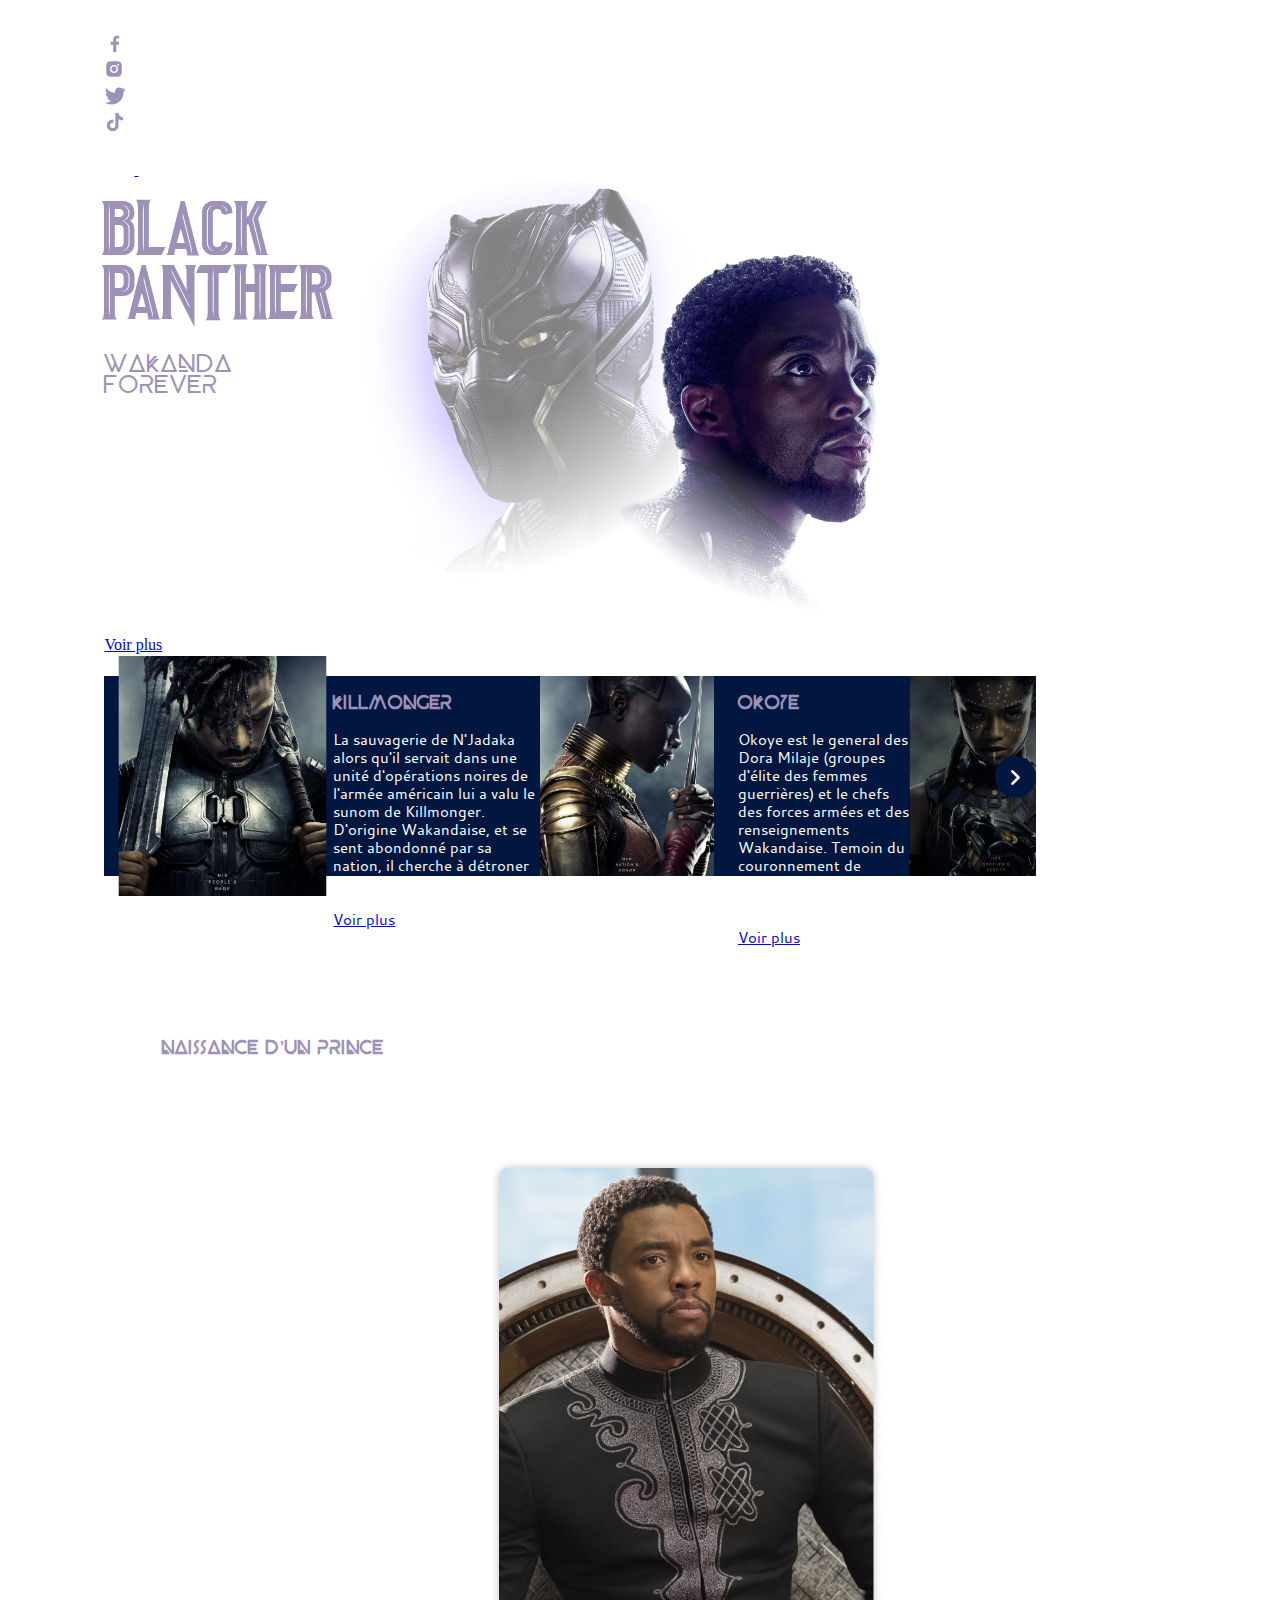
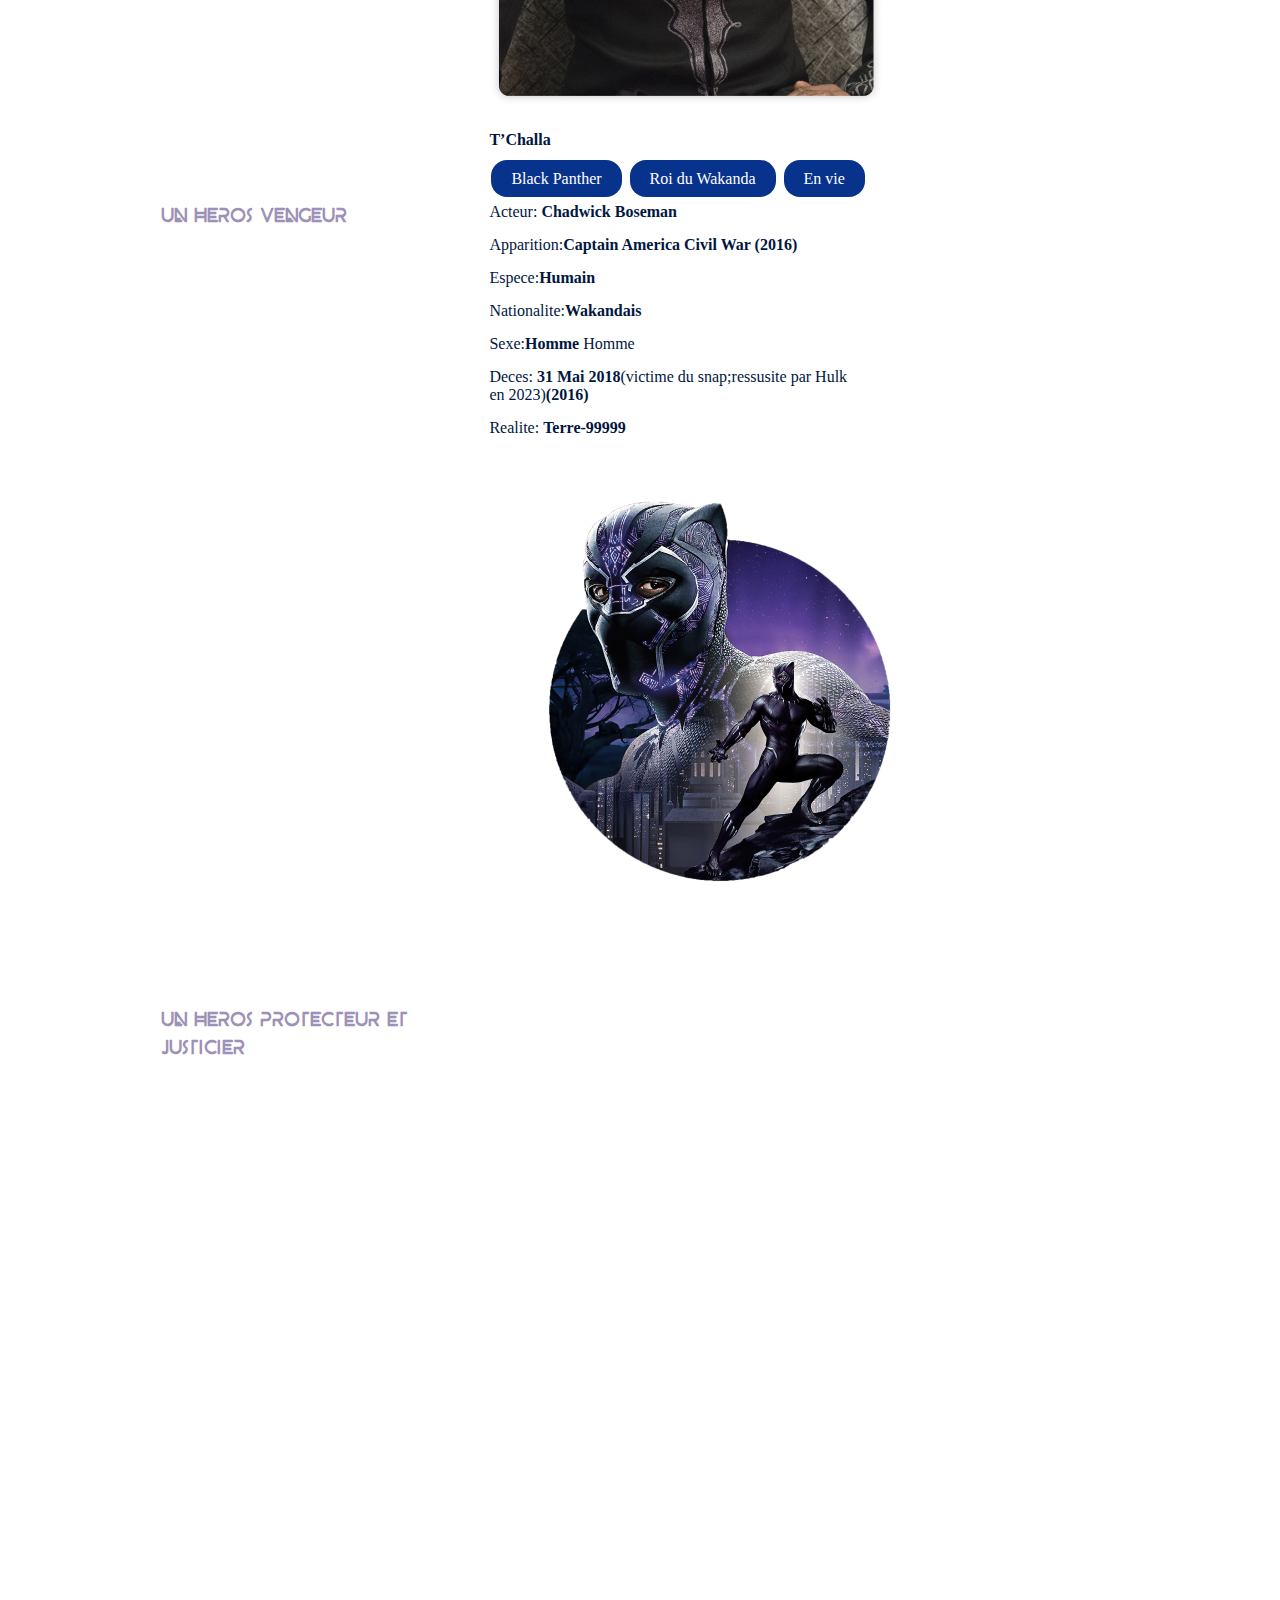
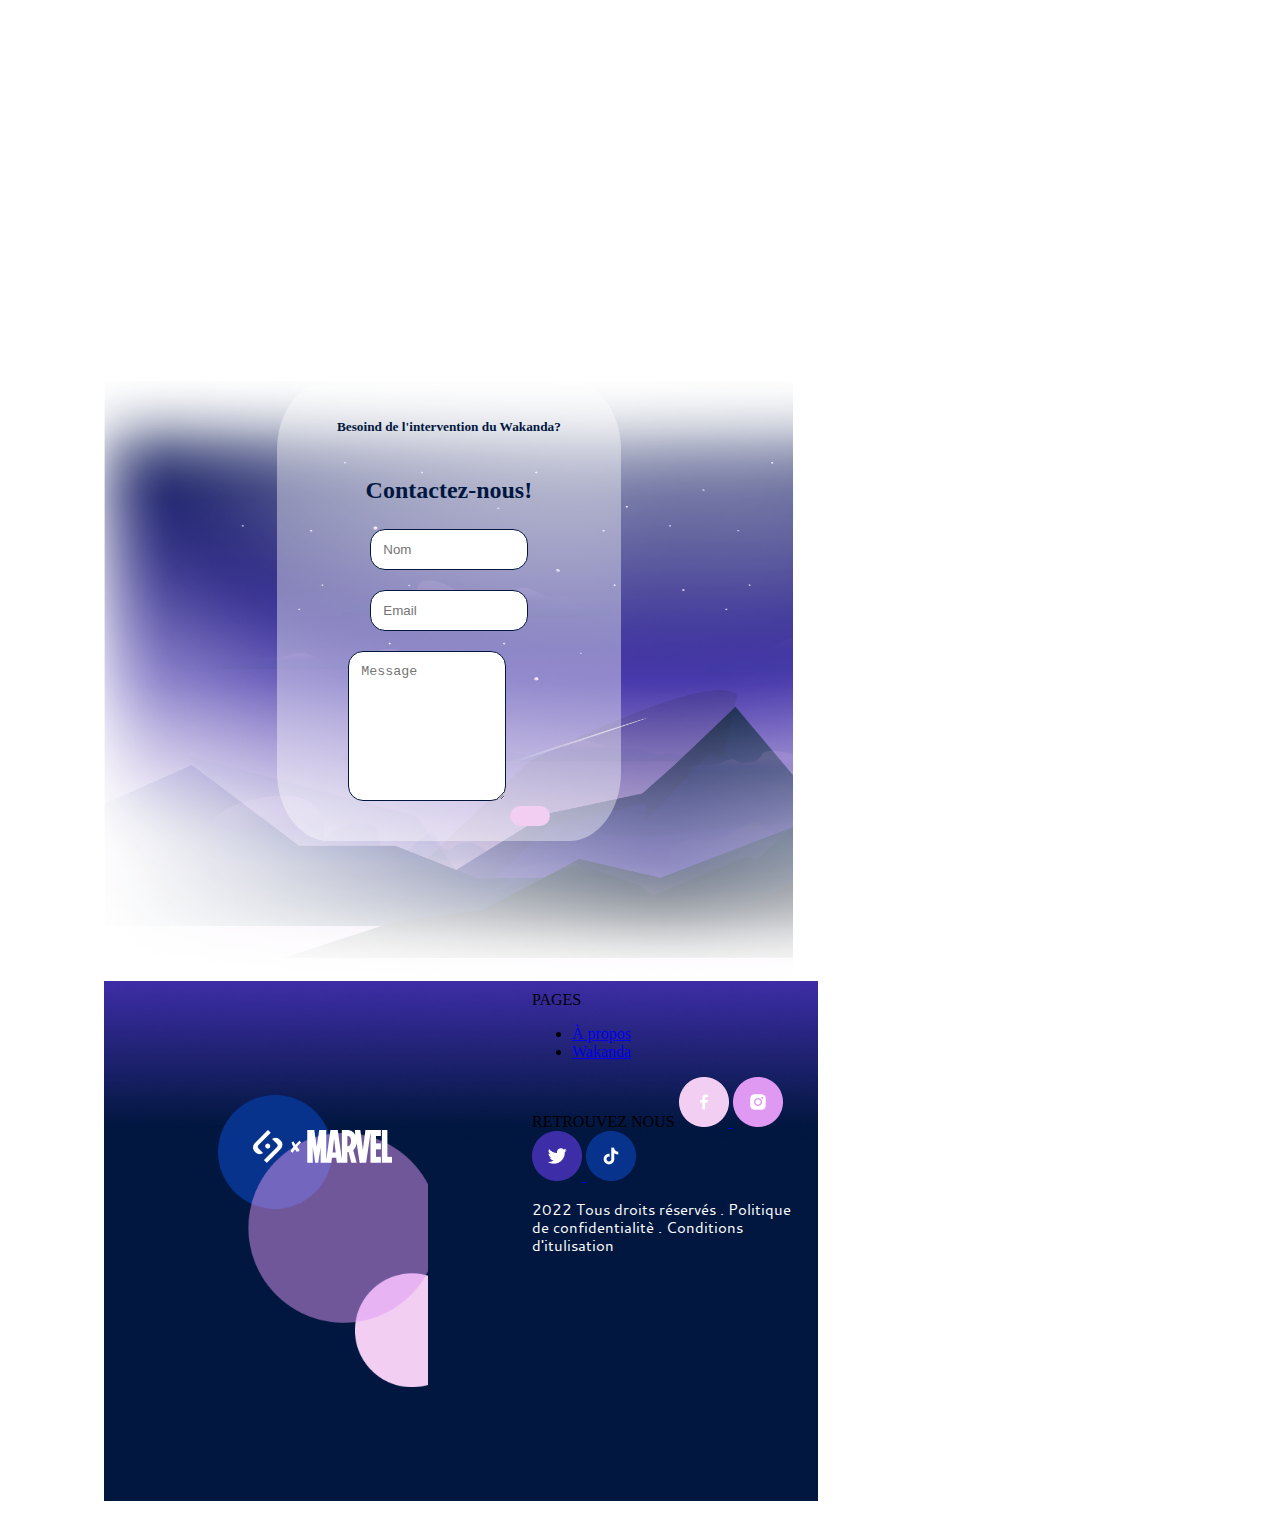
==== commit c3f91425: "wakanda" ====
--- a/assets/style.css
+++ b/assets/style.css
@@ -63,12 +63,11 @@
     align-items: baseline;
     padding: 25px;
     padding-right: 525px;
-    position: fixed;
 
 }
 
 body .social:hover {
-    color: #ffffff;
+    color: var(--main-white); 
 
 
 }
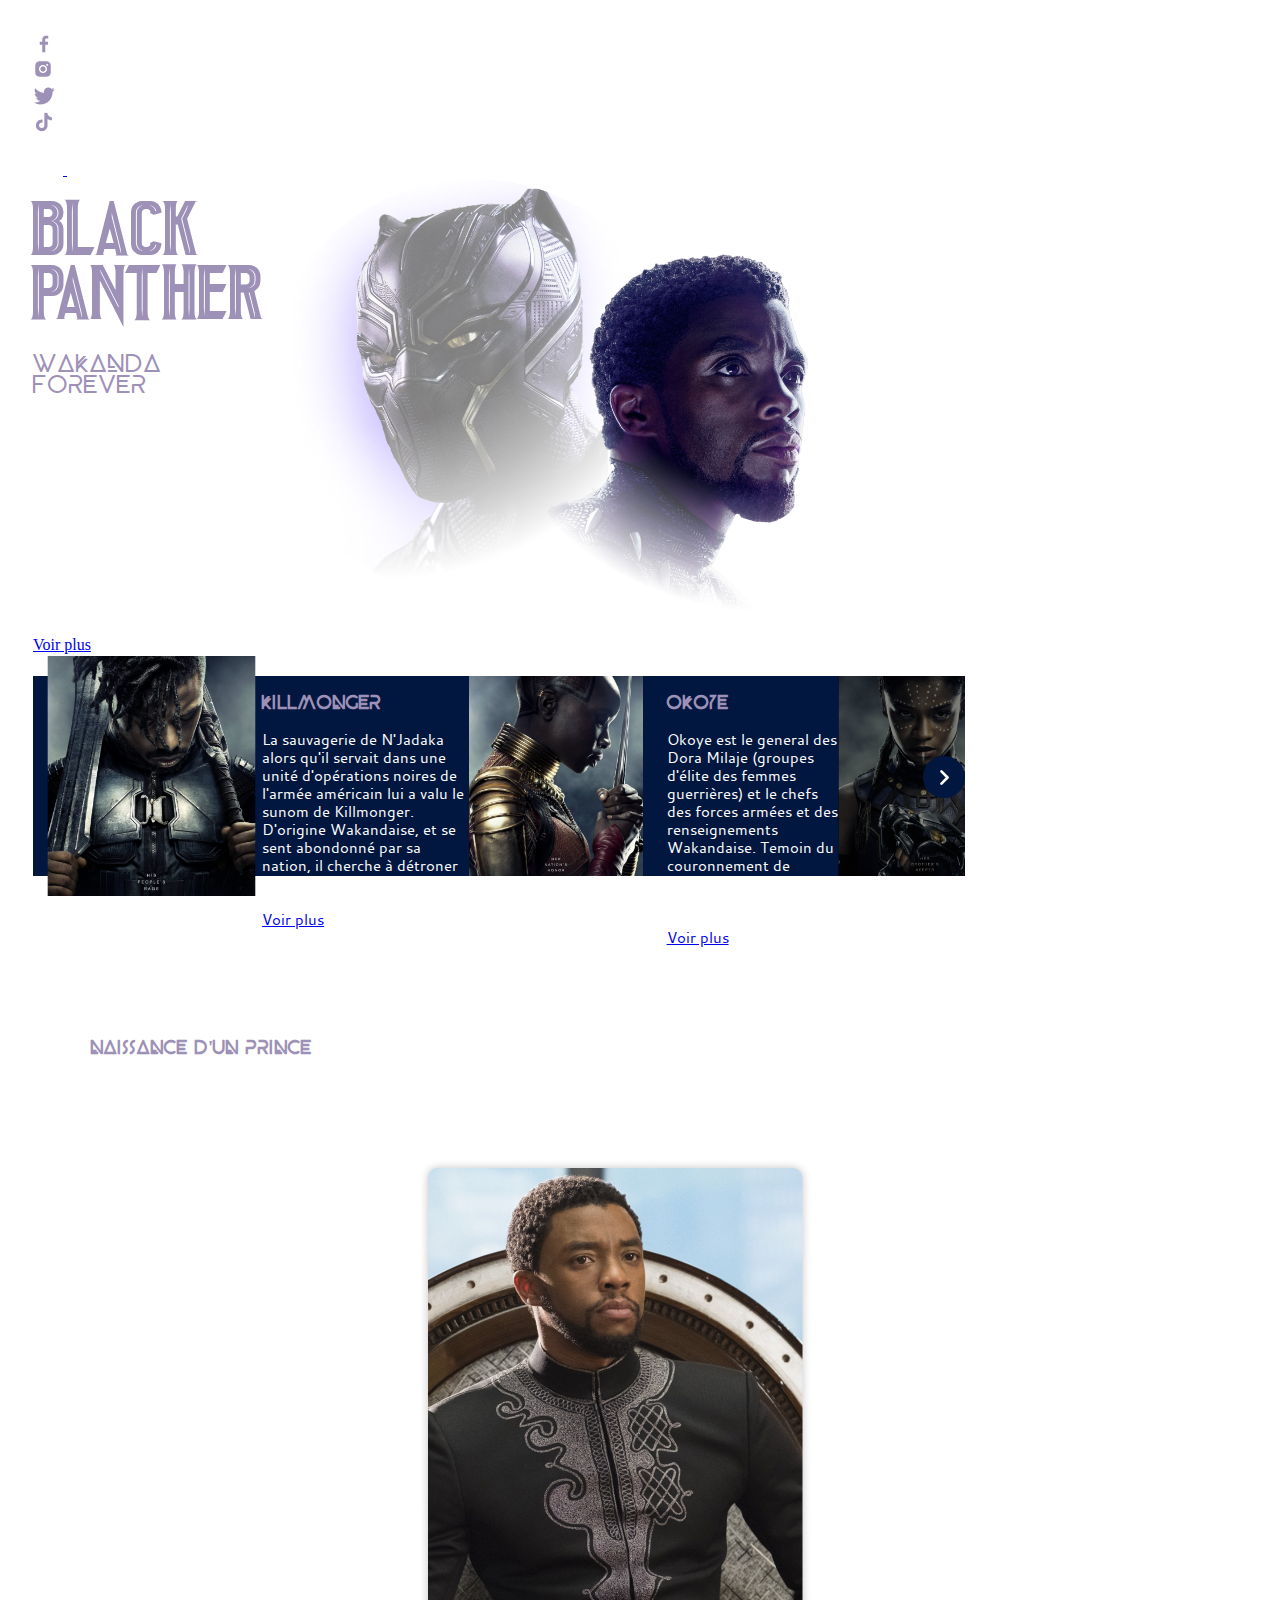
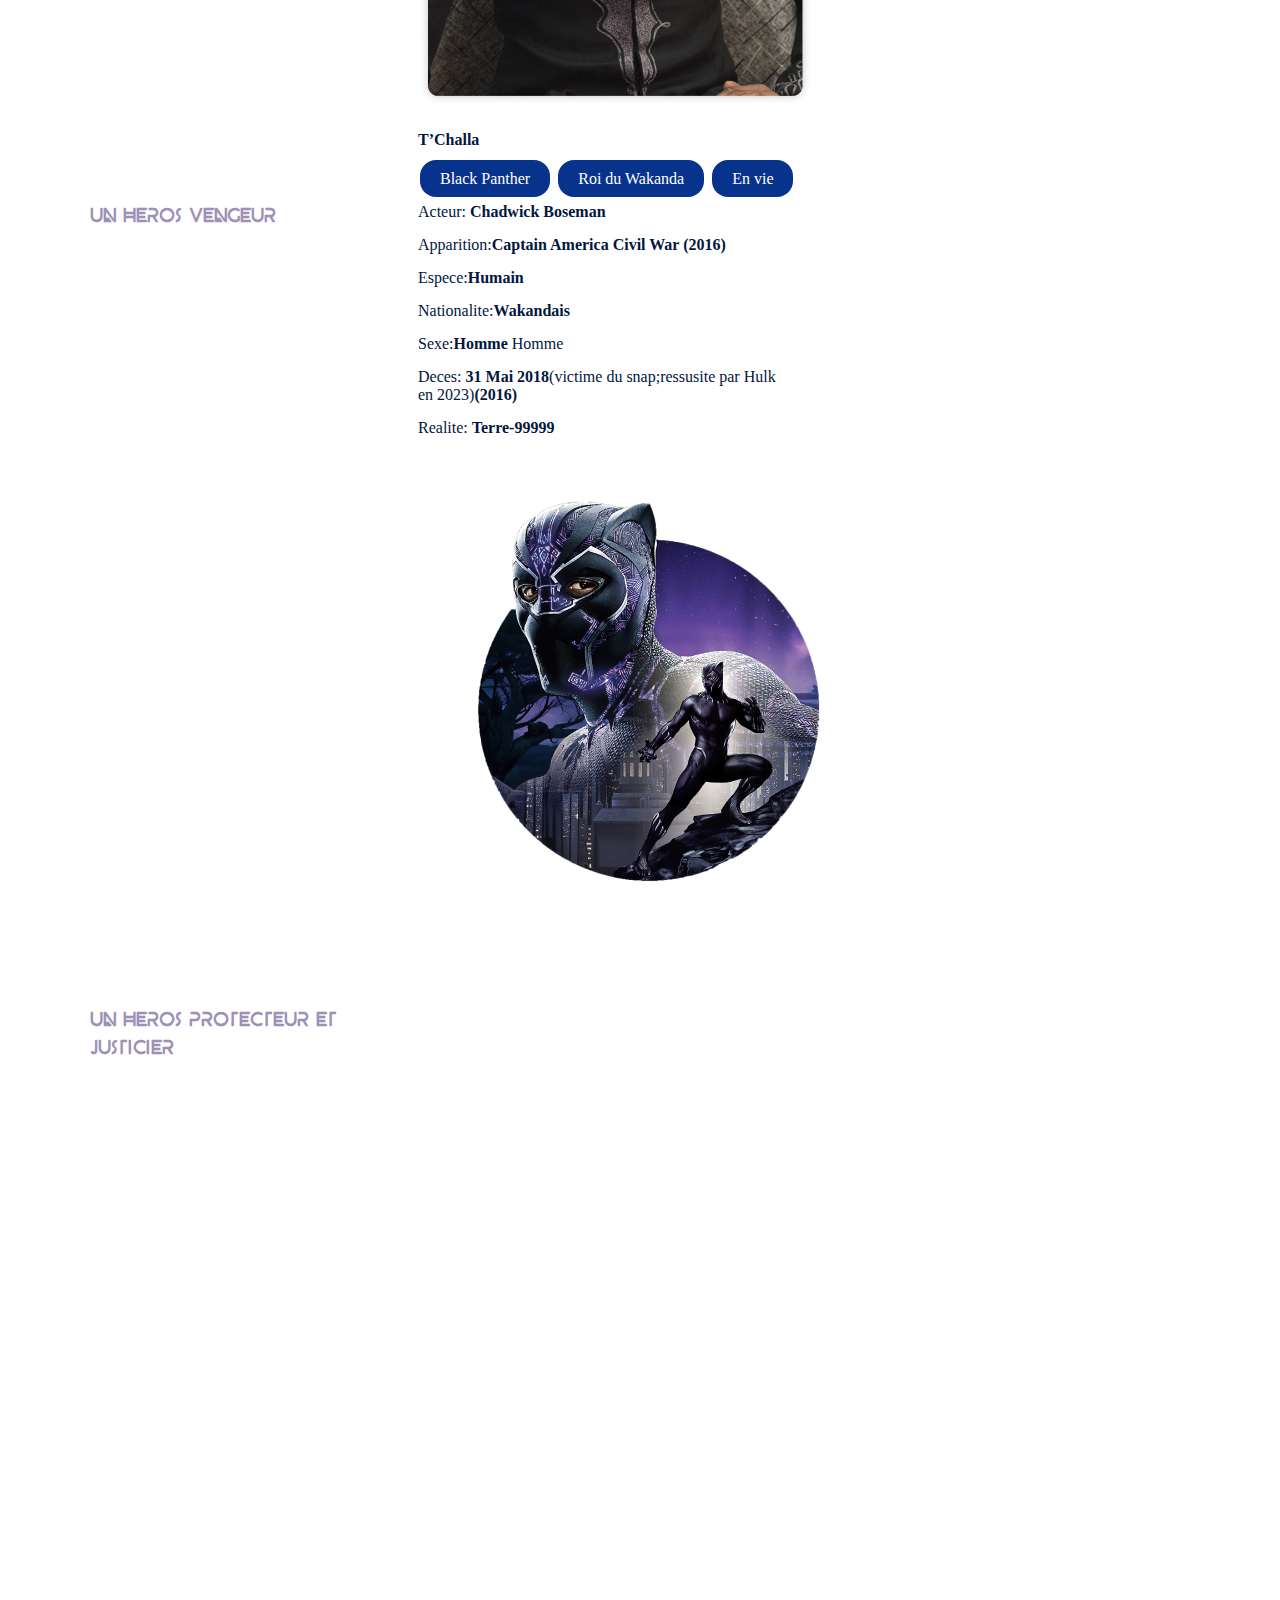
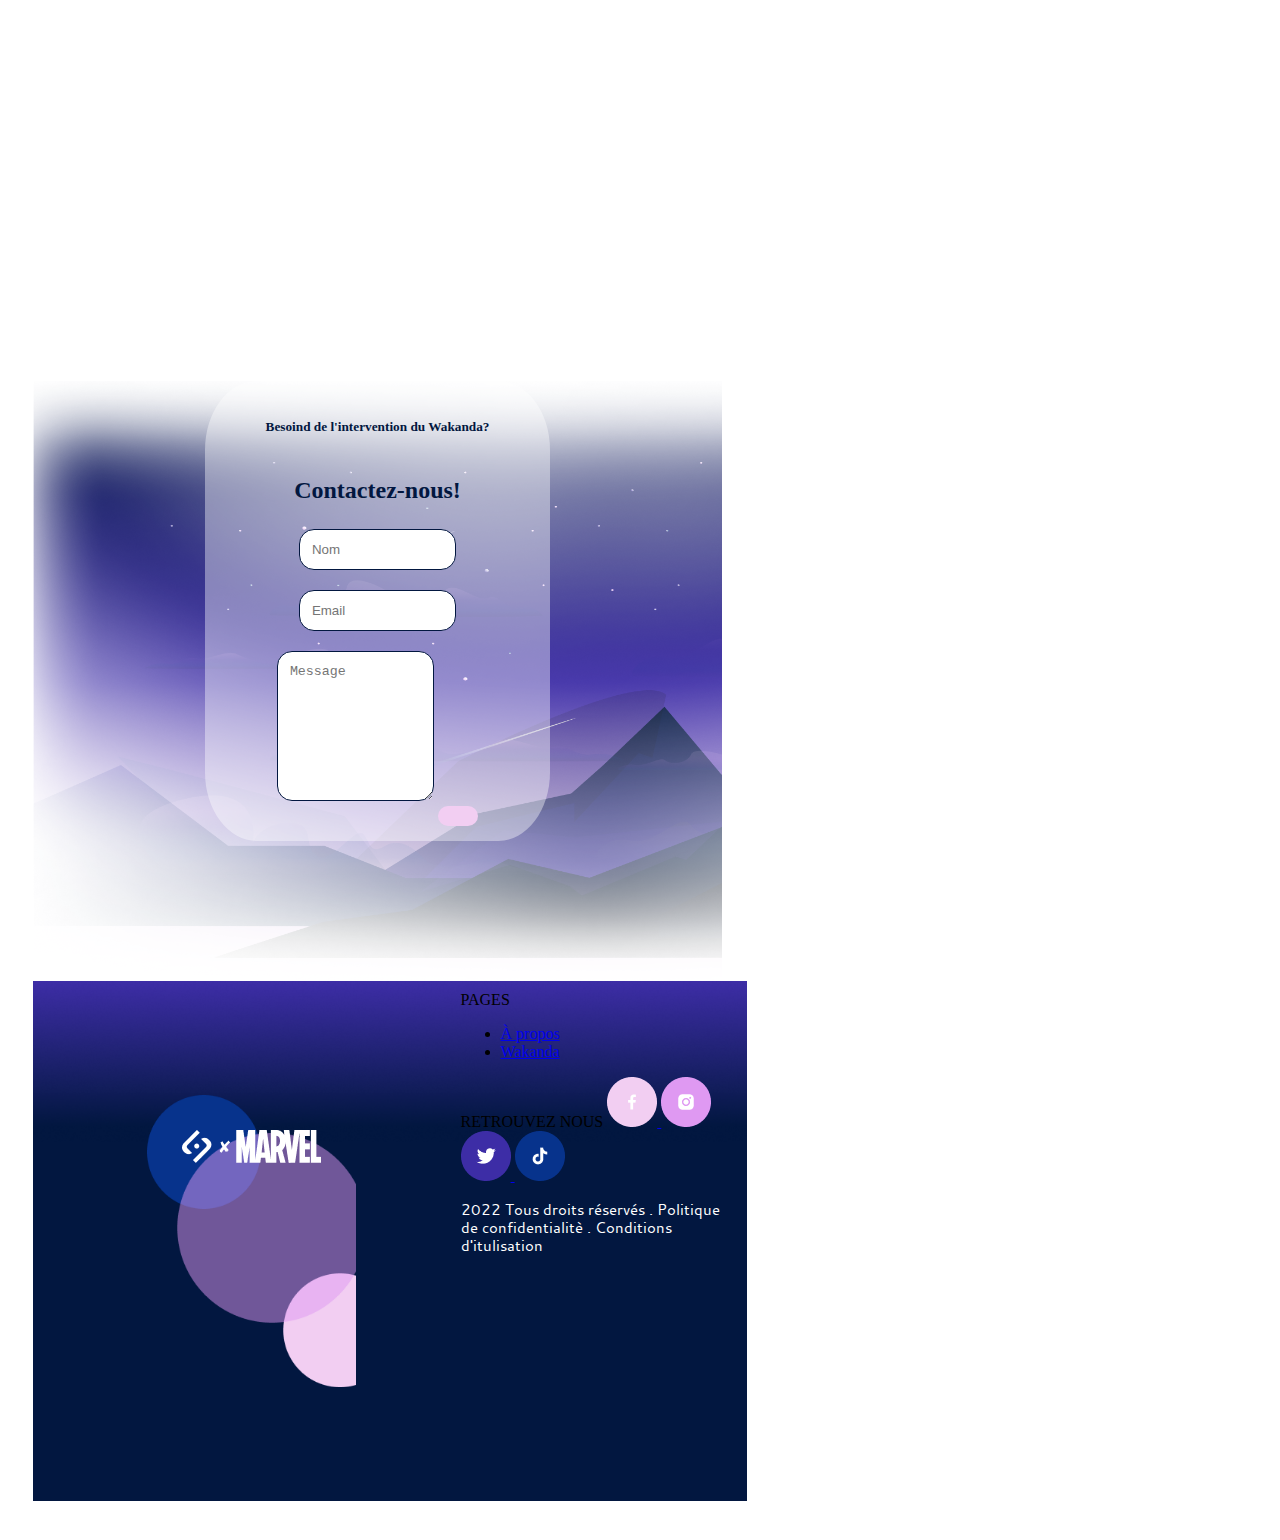
==== commit 3db7d732: "wakanda" ====
--- a/index.html
+++ b/index.html
@@ -45,9 +45,9 @@
                         </a>
                     </nav>
                     <div class="nav-btn">
-                        <a href="index.html#acceuil">ACCUEIL</a>
-                        <a href="#wakanda">WAKANDA</a>
-                        <a href="index.html#enigme">ENIGME</a>
+                        <a href="index.html">ACCUEIL</a>
+                        <a href="wakanda.html">WAKANDA</a>
+                        <a href="enigme.html">ENIGME</a>
                     </div>
                 </div>
                 <div class="intro">
--- a/assets/style.css
+++ b/assets/style.css
@@ -79,7 +79,7 @@
 }
 
 .nav-btn a {
-    color: #ffffff;
+    color: var(--main-white);
     font-family: 'beynoregular';
     padding: 15px 20px;
     text-decoration: none;
@@ -88,10 +88,6 @@
 .nav-btn a:hover {
     color: var(--sub-pink);
     text-decoration: underline;
-}
-
-main {
-    margin-left: 10%;
 }
 
 body .intro .intro-title .blck-pth {
